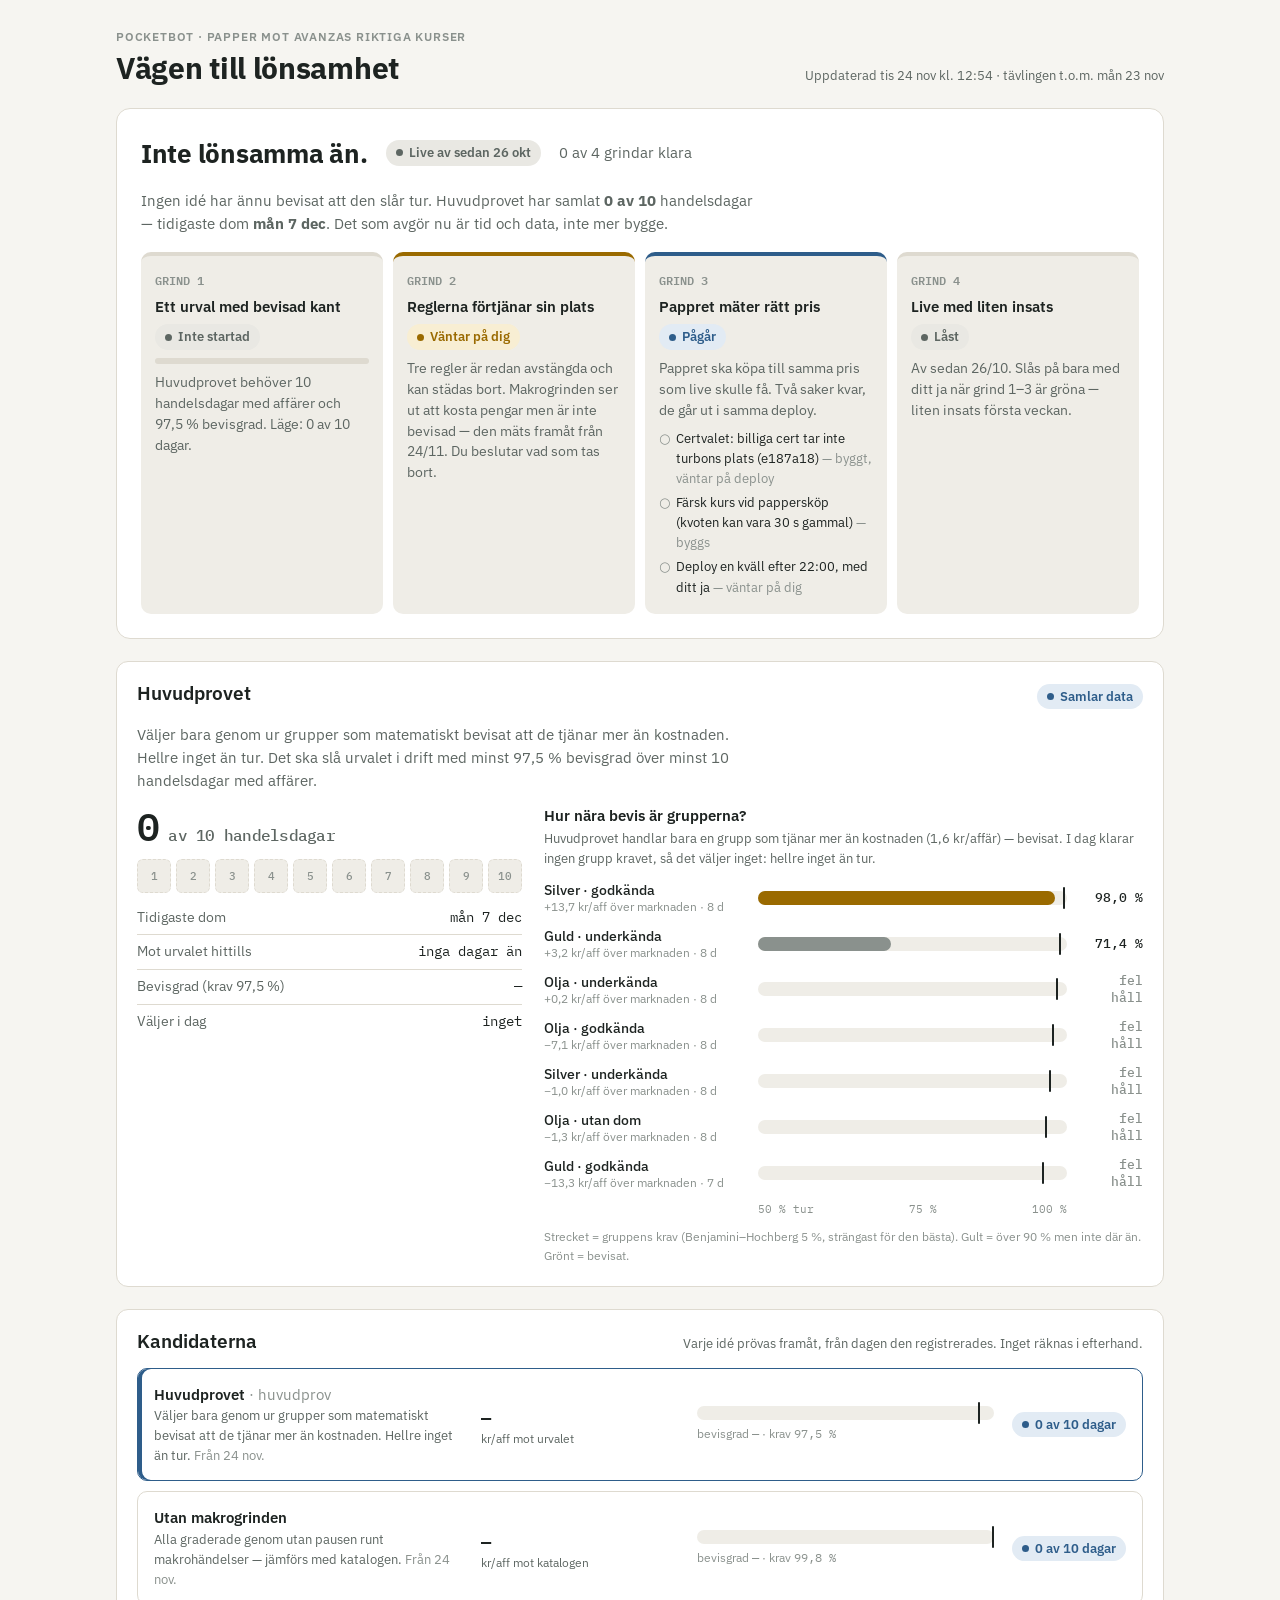
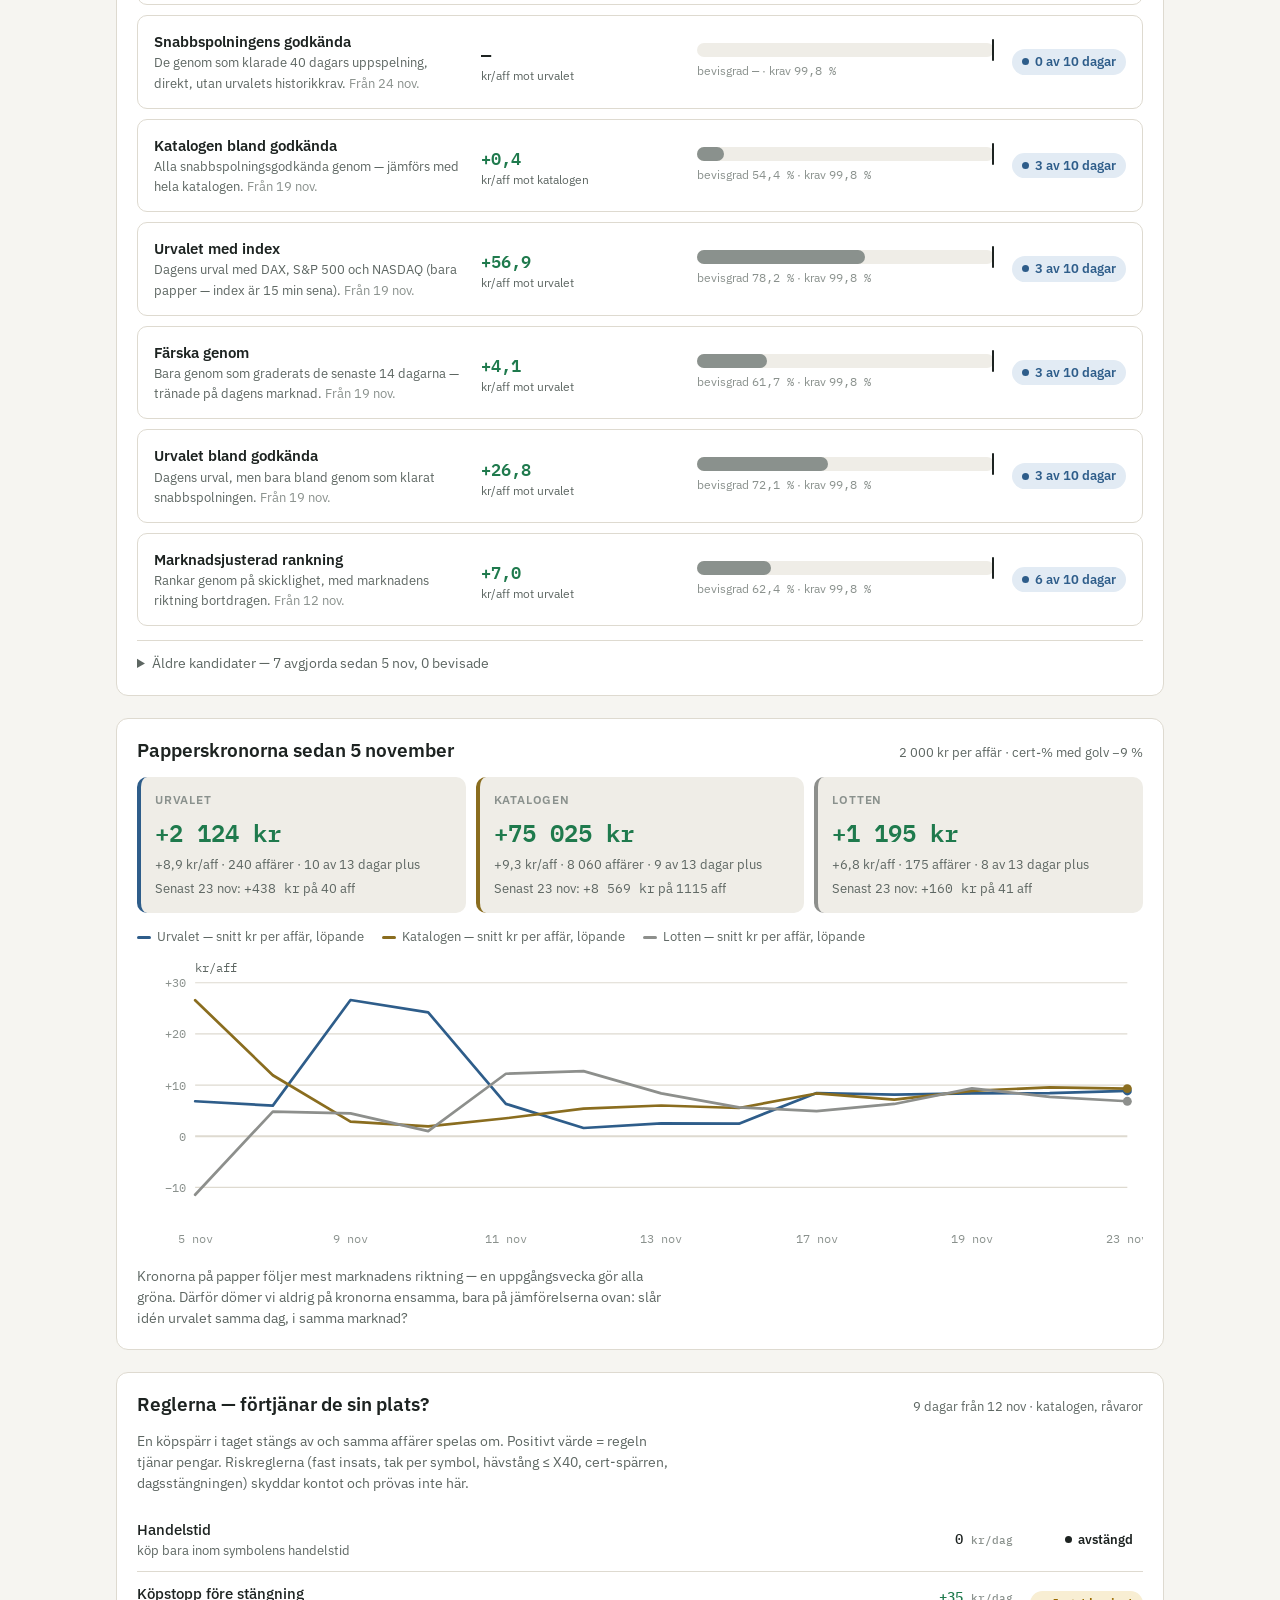
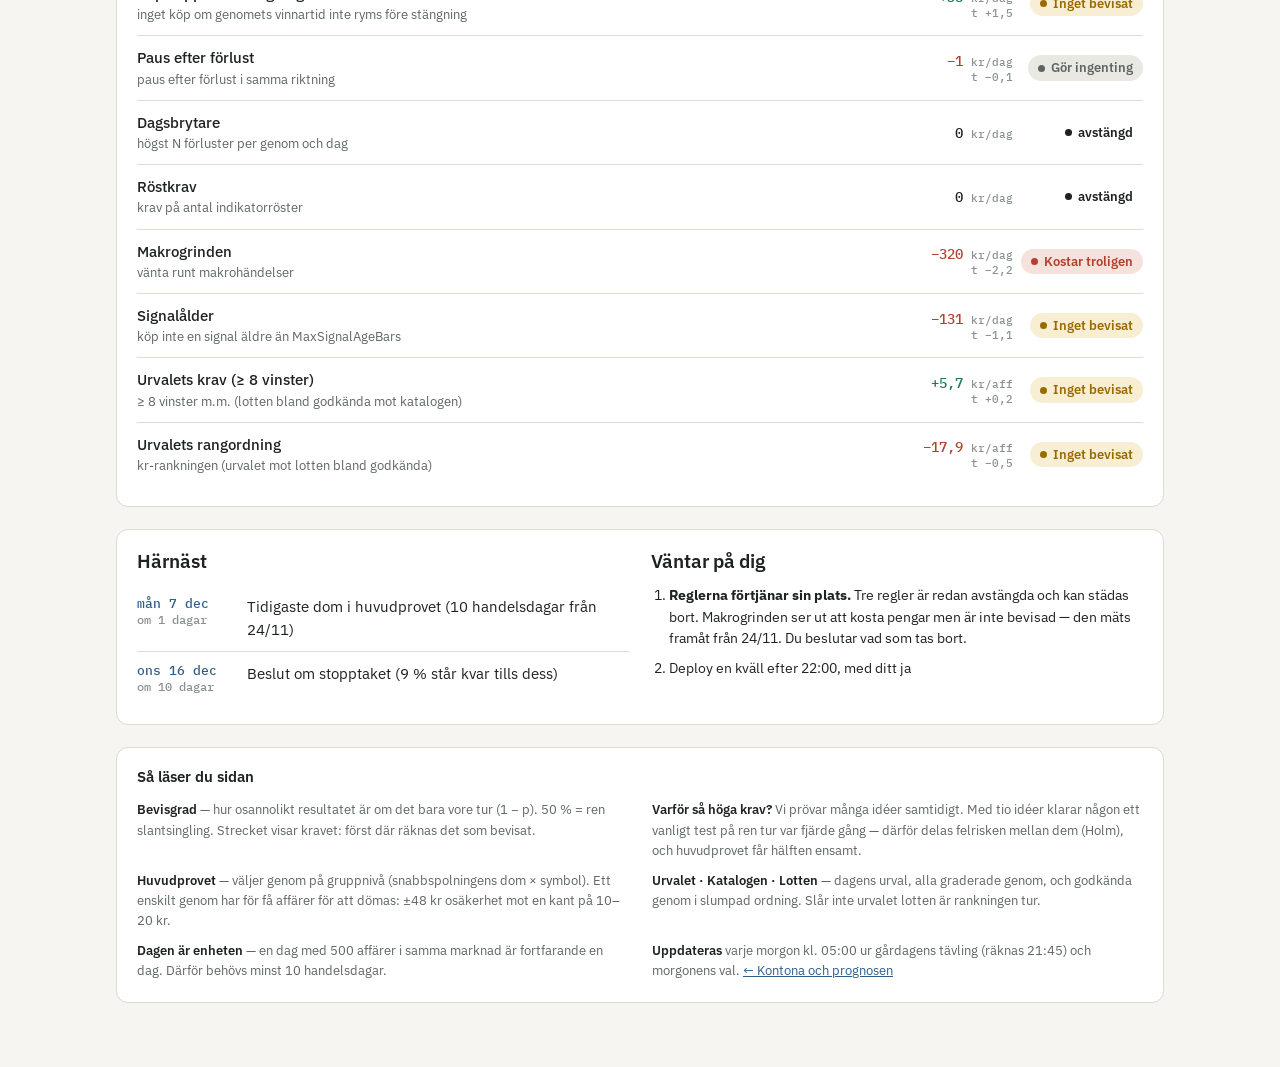
==== lonsamhet/index.html @ b49cef3f "Vägen till lönsamhet: morgonsida för progressen mot lönsamhet (uppdateras 05:00)" ====
<!doctype html>
<html lang="sv">
<head>
<meta charset="utf-8">
<meta name="viewport" content="width=device-width, initial-scale=1, viewport-fit=cover">
<title>Vägen till lönsamhet</title>
<link rel="preconnect" href="https://fonts.googleapis.com">
<link rel="stylesheet" href="https://fonts.googleapis.com/css2?family=IBM+Plex+Mono:wght@400;500&family=IBM+Plex+Sans:wght@400;500;600;700&display=swap">
<style>
:root {
  --bg: #f6f5f1; --yta: #ffffff; --yta2: #efede7; --linje: #dedad0; --text: #1d2321; --dov: #5d6662; --svag: #8a918d;
  --gron: #1f7a4d; --gron-bg: #e3f1e8; --gul: #9a6a00; --gul-bg: #f8eed3; --rod: #b3402e; --rod-bg: #f6e2dd;
  --bla: #2e5d8a; --bla-bg: #e2ebf4; --gra-bg: #e9e8e3;
  --l1: #2e5d8a; --l2: #8a6d1f; --l3: #8d8f8c;
  color-scheme: light;
}
@media (prefers-color-scheme: dark) { :root:not([data-theme="light"]) {
  --bg: #121614; --yta: #1a201d; --yta2: #222a26; --linje: #303a35; --text: #e7ece9; --dov: #a3ada8; --svag: #78827d;
  --gron: #5cc48d; --gron-bg: #1b3326; --gul: #e0b24a; --gul-bg: #362c14; --rod: #ee8673; --rod-bg: #3a201b;
  --bla: #82b1e0; --bla-bg: #1c2b3a; --gra-bg: #262c29;
  --l1: #82b1e0; --l2: #e0b24a; --l3: #8e9893; color-scheme: dark; } }
:root[data-theme="dark"] {
  --bg: #121614; --yta: #1a201d; --yta2: #222a26; --linje: #303a35; --text: #e7ece9; --dov: #a3ada8; --svag: #78827d;
  --gron: #5cc48d; --gron-bg: #1b3326; --gul: #e0b24a; --gul-bg: #362c14; --rod: #ee8673; --rod-bg: #3a201b;
  --bla: #82b1e0; --bla-bg: #1c2b3a; --gra-bg: #262c29;
  --l1: #82b1e0; --l2: #e0b24a; --l3: #8e9893; color-scheme: dark; }
* { box-sizing: border-box; }
body { margin: 0; background: var(--bg); color: var(--text); font: 15px/1.55 "IBM Plex Sans", system-ui, -apple-system, "Segoe UI", sans-serif; }
.wrap { max-width: 1080px; margin: 0 auto; padding-block: 28px 64px; padding-left: max(16px, env(safe-area-inset-left, 0px)); padding-right: max(16px, env(safe-area-inset-right, 0px)); display: grid; gap: 22px; }
h1, h2, h3 { text-wrap: balance; margin: 0; line-height: 1.2; }
h1 { font-size: 30px; font-weight: 700; letter-spacing: -0.01em; }
h2 { font-size: 19px; font-weight: 600; }
h3 { font-size: 15px; font-weight: 600; }
p { margin: 0; }
.mono, .tal { font-family: "IBM Plex Mono", ui-monospace, Consolas, monospace; font-variant-numeric: tabular-nums; }
.etikett { font-size: 11.5px; letter-spacing: 0.07em; text-transform: uppercase; color: var(--svag); font-weight: 600; }
.dov { color: var(--dov); } .svag { color: var(--svag); }
a { color: var(--bla); }
.topp { display: flex; flex-wrap: wrap; justify-content: space-between; align-items: end; gap: 8px 24px; }
.topp .stamp { color: var(--dov); font-size: 13px; }
.kort { background: var(--yta); border: 1px solid var(--linje); border-radius: 12px; padding: 20px; min-width: 0; display: grid; gap: 14px; }
.kort-huvud { display: flex; flex-wrap: wrap; justify-content: space-between; align-items: baseline; gap: 6px 16px; }
.lead { font-size: 15px; color: var(--dov); max-width: 68ch; }

/* domen */
.dom { display: grid; gap: 16px; padding: 24px; border-radius: 14px; background: var(--yta); border: 1px solid var(--linje); }
.dom-rad { display: flex; flex-wrap: wrap; gap: 10px 18px; align-items: center; }
.dom-svar { font-size: 26px; font-weight: 700; letter-spacing: -0.01em; }
.dom-svar.ja { color: var(--gron); } .dom-svar.nej { color: var(--text); }
.chip { display: inline-flex; align-items: center; gap: 6px; font-size: 12.5px; font-weight: 600; padding: 3px 10px; border-radius: 999px; white-space: nowrap; }
.chip::before { content: ""; width: 7px; height: 7px; border-radius: 50%; background: currentColor; }
.c-klar { color: var(--gron); background: var(--gron-bg); } .c-pagar { color: var(--bla); background: var(--bla-bg); }
.c-dig { color: var(--gul); background: var(--gul-bg); } .c-last, .c-start { color: var(--dov); background: var(--gra-bg); }
.c-kostar { color: var(--rod); background: var(--rod-bg); } .c-tjanar { color: var(--gron); background: var(--gron-bg); }
.c-obevisad { color: var(--gul); background: var(--gul-bg); } .c-avstangd, .c-goringet { color: var(--dov); background: var(--gra-bg); }

/* grindarna */
.grindar { display: grid; grid-template-columns: repeat(4, minmax(0, 1fr)); gap: 10px; counter-reset: g; }
.grind { position: relative; border-radius: 10px; padding: 14px 14px 16px; background: var(--yta2); display: grid; gap: 8px; align-content: start; min-width: 0; border-top: 4px solid var(--linje); }
.grind.s-klar { border-top-color: var(--gron); } .grind.s-pagar { border-top-color: var(--bla); }
.grind.s-dig { border-top-color: var(--gul); } .grind.s-last, .grind.s-start { border-top-color: var(--linje); }
.grind .nr { font: 600 12px "IBM Plex Mono", monospace; color: var(--svag); }
.grind p { font-size: 13.5px; color: var(--dov); }
.grind ul { margin: 0; padding: 0; list-style: none; display: grid; gap: 4px; font-size: 13px; }
.grind li { display: flex; gap: 6px; } .grind li .bock { color: var(--svag); } .grind li.klar .bock { color: var(--gron); }
.mini { height: 6px; border-radius: 3px; background: var(--linje); overflow: hidden; }
.mini > i { display: block; height: 100%; background: var(--bla); border-radius: 3px; }
@media (max-width: 860px) { .grindar { grid-template-columns: repeat(2, minmax(0, 1fr)); } }
@media (max-width: 480px) { .grindar { grid-template-columns: 1fr; } }

/* huvudprovet */
.prov { display: grid; grid-template-columns: minmax(0, 0.9fr) minmax(0, 1.4fr); gap: 22px; }
@media (max-width: 820px) { .prov { grid-template-columns: 1fr; } }
.dagar { display: grid; grid-template-columns: repeat(10, minmax(0, 1fr)); gap: 5px; }
.dagar span { aspect-ratio: 1; max-width: 100%; border-radius: 6px; background: var(--yta2); border: 1px dashed var(--linje); display: grid; place-items: center; font: 500 11px "IBM Plex Mono", monospace; color: var(--svag); }
.dagar span.fylld { background: var(--bla); border: 0; color: var(--yta); }
.dagar span.tom { background: var(--gra-bg); border: 0; }
.storttal { font: 600 38px/1 "IBM Plex Mono", monospace; letter-spacing: -0.02em; }
.storttal small { font-size: 16px; color: var(--dov); font-weight: 500; }
.fakta { display: grid; gap: 6px; font-size: 14px; }
.fakta div { display: flex; justify-content: space-between; gap: 12px; border-bottom: 1px solid var(--linje); padding-bottom: 6px; }
.fakta div:last-child { border-bottom: 0; }

/* bevismätaren */
.matare { display: grid; gap: 12px; }
.mrad { display: grid; grid-template-columns: minmax(0, 200px) minmax(0, 1fr) 62px; gap: 6px 14px; align-items: center; }
.mrad .vem { font-size: 14px; font-weight: 500; line-height: 1.3; }
.mrad .vem small { display: block; color: var(--svag); font-weight: 400; font-size: 12px; }
.bar { position: relative; height: 14px; border-radius: 7px; background: var(--yta2); }
.bar > i { position: absolute; inset: 0 auto 0 0; border-radius: 7px; background: var(--svag); }
.bar > i.nara { background: var(--gul); } .bar > i.ok { background: var(--gron); } .bar > i.neg { background: var(--linje); }
.bar > b { position: absolute; top: -4px; bottom: -4px; width: 2px; background: var(--text); border-radius: 1px; }
.mrad .pct { font: 500 13px "IBM Plex Mono", monospace; text-align: right; }
.skala { display: grid; grid-template-columns: minmax(0, 200px) minmax(0, 1fr) 62px; gap: 14px; font: 11px "IBM Plex Mono", monospace; color: var(--svag); }
.skala div { display: flex; justify-content: space-between; }
@media (max-width: 520px) { .mrad, .skala { grid-template-columns: minmax(0, 1fr) 54px; } .mrad .vem { grid-column: 1 / -1; } .skala > :first-child { display: none; } }

/* kandidaterna */
.kandlista { display: grid; gap: 10px; }
.kand { display: grid; grid-template-columns: minmax(0, 1.25fr) minmax(0, 0.8fr) minmax(0, 1.2fr) auto; gap: 8px 18px; align-items: center; padding: 14px 16px; border: 1px solid var(--linje); border-radius: 10px; background: var(--yta); }
.kand.primar { border-color: var(--bla); box-shadow: inset 4px 0 0 var(--bla); }
.kand .namn { font-weight: 600; } .kand .beskr { font-size: 13px; color: var(--dov); }
.kand .delta { font: 600 17px "IBM Plex Mono", monospace; } .kand .delta small { font: 400 12px "IBM Plex Sans", sans-serif; color: var(--dov); display: block; }
.pos { color: var(--gron); } .neg { color: var(--rod); }
@media (max-width: 820px) { .kand { grid-template-columns: minmax(0, 1fr) minmax(0, 1fr); } .kand > :first-child { grid-column: 1 / -1; } }
details { border-top: 1px solid var(--linje); padding-top: 12px; }
summary { cursor: pointer; color: var(--dov); font-size: 14px; }
summary:hover { color: var(--text); }

/* tre raderna */
.tre { display: grid; grid-template-columns: repeat(3, minmax(0, 1fr)); gap: 10px; }
@media (max-width: 640px) { .tre { grid-template-columns: 1fr; } }
.tile { border-radius: 10px; background: var(--yta2); padding: 14px; display: grid; gap: 4px; border-left: 4px solid var(--svag); min-width: 0; }
.tile .stor { font: 600 24px "IBM Plex Mono", monospace; }
.tile .liten { font-size: 13px; color: var(--dov); }
.graf { width: 100%; overflow-x: auto; }
.graf svg { display: block; width: 100%; height: auto; min-width: 520px; }
.legend { display: flex; flex-wrap: wrap; gap: 6px 18px; font-size: 13px; color: var(--dov); }
.legend span::before { content: ""; display: inline-block; width: 14px; height: 3px; border-radius: 2px; background: var(--c); margin-right: 6px; vertical-align: middle; }

/* reglerna */
.regler { display: grid; gap: 0; }
.regel { display: grid; grid-template-columns: minmax(0, 1fr) 120px 118px; gap: 12px; align-items: center; padding: 10px 0; border-bottom: 1px solid var(--linje); }
.regel:last-child { border-bottom: 0; }
.regel .namn { font-weight: 500; } .regel .beskr { font-size: 13px; color: var(--dov); }
.regel .v { font: 500 14px "IBM Plex Mono", monospace; text-align: right; }
@media (max-width: 560px) { .regel { grid-template-columns: minmax(0, 1fr) auto; } .regel .v { grid-column: 1; text-align: left; } }

/* härnäst */
.tidslinje { display: grid; gap: 0; }
.tl { display: grid; grid-template-columns: 96px minmax(0, 1fr); gap: 14px; padding: 10px 0; border-bottom: 1px solid var(--linje); }
.tl:last-child { border-bottom: 0; }
.tl .d { font: 500 13px "IBM Plex Mono", monospace; color: var(--bla); }
.tl .om { font-size: 12px; color: var(--svag); display: block; }
.tva { display: grid; grid-template-columns: minmax(0, 1fr) minmax(0, 1fr); gap: 22px; }
@media (max-width: 760px) { .tva { grid-template-columns: 1fr; } }
.vantar { margin: 0; padding-left: 18px; display: grid; gap: 8px; font-size: 14px; }
.fel { background: var(--rod-bg); color: var(--rod); border-radius: 10px; padding: 12px 14px; font-size: 13.5px; }
.ordlista { display: grid; grid-template-columns: minmax(0, 1fr) minmax(0, 1fr); gap: 10px 24px; font-size: 13px; color: var(--dov); }
.ordlista b { color: var(--text); font-weight: 600; }
@media (max-width: 680px) { .ordlista { grid-template-columns: 1fr; } }
</style>
</head>
<body>
<div class="wrap">
  <header class="topp">
    <div style="display:grid;gap:4px">
      <span class="etikett">PocketBot · papper mot Avanzas riktiga kurser</span>
      <h1>Vägen till lönsamhet</h1>
    </div>
    <p class="stamp" id="stamp">Laddar…</p>
  </header>

  <div id="fel" hidden></div>

  <section class="dom" id="dom"></section>

  <section class="kort" id="prov"></section>

  <section class="kort">
    <div class="kort-huvud">
      <h2>Kandidaterna</h2>
      <span class="dov" style="font-size:13px">Varje idé prövas framåt, från dagen den registrerades. Inget räknas i efterhand.</span>
    </div>
    <div class="kandlista" id="kand-nya"></div>
    <details>
      <summary id="kand-gamla-rubrik">Äldre kandidater</summary>
      <div class="kandlista" id="kand-gamla" style="margin-top:12px"></div>
    </details>
  </section>

  <section class="kort">
    <div class="kort-huvud">
      <h2>Papperskronorna sedan 5 november</h2>
      <span class="dov" style="font-size:13px">2 000 kr per affär · cert-% med golv −9 %</span>
    </div>
    <div class="tre" id="tre"></div>
    <div class="legend" id="legend"></div>
    <div class="graf" id="graf"></div>
    <p class="lead" style="font-size:13.5px">Kronorna på papper följer mest marknadens riktning — en uppgångsvecka gör alla gröna. Därför dömer vi aldrig på kronorna ensamma, bara på jämförelserna ovan: slår idén urvalet samma dag, i samma marknad?</p>
  </section>

  <section class="kort">
    <div class="kort-huvud">
      <h2>Reglerna — förtjänar de sin plats?</h2>
      <span class="dov" style="font-size:13px" id="regel-om"></span>
    </div>
    <p class="lead" style="font-size:13.5px">En köpspärr i taget stängs av och samma affärer spelas om. Positivt värde = regeln tjänar pengar. Riskreglerna (fast insats, tak per symbol, hävstång ≤ X40, cert-spärren, dagsstängningen) skyddar kontot och prövas inte här.</p>
    <div class="regler" id="regler"></div>
  </section>

  <section class="kort">
    <div class="tva">
      <div style="display:grid;gap:12px;align-content:start">
        <h2>Härnäst</h2>
        <div class="tidslinje" id="tidslinje"></div>
      </div>
      <div style="display:grid;gap:12px;align-content:start">
        <h2>Väntar på dig</h2>
        <ol class="vantar" id="vantar"></ol>
      </div>
    </div>
  </section>

  <section class="kort">
    <h3>Så läser du sidan</h3>
    <div class="ordlista">
      <p><b>Bevisgrad</b> — hur osannolikt resultatet är om det bara vore tur (1 − p). 50 % = ren slantsingling. Strecket visar kravet: först där räknas det som bevisat.</p>
      <p><b>Varför så höga krav?</b> Vi prövar många idéer samtidigt. Med tio idéer klarar någon ett vanligt test på ren tur var fjärde gång — därför delas felrisken mellan dem (Holm), och huvudprovet får hälften ensamt.</p>
      <p><b>Huvudprovet</b> — väljer genom på gruppnivå (snabbspolningens dom × symbol). Ett enskilt genom har för få affärer för att dömas: ±48 kr osäkerhet mot en kant på 10–20 kr.</p>
      <p><b>Urvalet · Katalogen · Lotten</b> — dagens urval, alla graderade genom, och godkända genom i slumpad ordning. Slår inte urvalet lotten är rankningen tur.</p>
      <p><b>Dagen är enheten</b> — en dag med 500 affärer i samma marknad är fortfarande en dag. Därför behövs minst 10 handelsdagar.</p>
      <p><b>Uppdateras</b> varje morgon kl. 05:00 ur gårdagens tävling (räknas 21:45) och morgonens val. <a href="../">← Kontona och prognosen</a></p>
    </div>
  </section>
</div>

<script>
(function () {
  const $ = (id) => document.getElementById(id);
  const MAN = ["jan", "feb", "mar", "apr", "maj", "jun", "jul", "aug", "sep", "okt", "nov", "dec"];
  const VD = ["sön", "mån", "tis", "ons", "tor", "fre", "lör"];
  const datum = (s, vd) => { if (!s) return "—"; const d = new Date(s.slice(0, 10) + "T12:00"); return (vd ? VD[d.getDay()] + " " : "") + d.getDate() + " " + MAN[d.getMonth()]; };
  const tal = (x, dec = 0, tecken = true) => x == null ? "—" : ((tecken && x > 0 ? "+" : "") + x.toLocaleString("sv-SE", { minimumFractionDigits: dec, maximumFractionDigits: dec })).replace("-", "−");
  const pct = (p) => p == null ? "—" : (100 * (1 - p)).toLocaleString("sv-SE", { minimumFractionDigits: 1, maximumFractionDigits: 1 }) + " %";
  const esc = (s) => String(s ?? "").replace(/[&<>"]/g, (c) => ({ "&": "&amp;", "<": "&lt;", ">": "&gt;", '"': "&quot;" }[c]));
  const STATUS = { klar: "Klar", pagar: "Pågår", dig: "Väntar på dig", start: "Inte startad", last: "Låst" };
  const SYM = { GULD: "Guld", SILVER: "Silver", OLJA: "Olja" };
  const DOM = { PASS: "godkända i snabbspolningen", FAIL: "underkända i snabbspolningen", ingen: "ingen snabbspolningsdom" };

  // bevisgrad på en skala 50–100 % (under 50 % = åt fel håll, ritas tomt)
  const andel = (p) => p == null ? 0 : Math.max(0, Math.min(1, ((1 - p) - 0.5) / 0.5));
  function matare(p, krav) {
    const a = andel(p), k = andel(krav);
    const cls = p == null || p >= 0.5 ? "neg" : p <= krav ? "ok" : (1 - p) >= 0.9 ? "nara" : "";
    return `<div class="bar" role="img" aria-label="bevisgrad ${pct(p)}, krav ${pct(krav)}"><i class="${cls}" style="width:${(a * 100).toFixed(1)}%"></i><b style="left:calc(${(k * 100).toFixed(1)}% - 1px)"></b></div>`;
  }

  fetch("data.json?t=" + Date.now()).then((r) => r.json()).then(rita).catch((e) => { $("stamp").textContent = "Kunde inte läsa data: " + e; });

  function rita(D) {
    $("stamp").innerHTML = `Uppdaterad ${datum(D.uppdaterad, true)} kl. ${D.uppdaterad.slice(11, 16)} · tävlingen t.o.m. ${datum(D.senasteDag, true)}`;
    if (D.fel && D.fel.length) { const f = $("fel"); f.hidden = false; f.className = "fel"; f.innerHTML = "<b>Delar som inte kunde räknas i morse</b> (gårdagens siffror visas): " + D.fel.map(esc).join(" · "); }
    const K = Object.fromEntries((D.kandidater || []).map((k) => [k.id, k]));
    const B = K.bayes || {}; const G = D.grindar || [];
    const klara = G.filter((g) => g.status === "klar").length;

    // ── domen
    const lonsam = (D.vinnare || []).length > 0 && G.every((g) => g.status === "klar");
    $("dom").innerHTML = `
      <div class="dom-rad">
        <span class="dom-svar ${lonsam ? "ja" : "nej"}">${lonsam ? "Redo för live." : "Inte lönsamma än."}</span>
        <span class="chip c-${lonsam ? "klar" : "last"}">Live ${lonsam ? "kan slås på" : "av sedan " + datum(D.liveAvSedan)}</span>
        <span class="dov">${klara} av 4 grindar klara</span>
      </div>
      <p class="lead">${(D.vinnare || []).length ? "Ett urval har bevisat sin kant: " + D.vinnare.map((v) => esc((K[v] || {}).namn || v)).join(", ") + "."
        : `Ingen idé har ännu bevisat att den slår tur. Huvudprovet har samlat <b>${B.dagarMedAff ?? 0} av ${B.dagarKrav ?? 10}</b> handelsdagar — tidigaste dom <b>${datum(B.tidigast, true)}</b>. Det som avgör nu är tid och data, inte mer bygge.`}</p>
      <div class="grindar">${G.map((g) => `
        <div class="grind s-${g.status}">
          <span class="nr">GRIND ${g.nr}</span>
          <h3>${esc(g.titel)}</h3>
          <span><span class="chip c-${g.status}">${STATUS[g.status] || g.status}</span></span>
          ${g.progress != null ? `<div class="mini"><i style="width:${(g.progress * 100).toFixed(0)}%"></i></div>` : ""}
          <p>${esc(g.text)}</p>
          ${g.steg && g.steg.length ? `<ul>${g.steg.map((s) => `<li class="${s.klar ? "klar" : ""}"><span class="bock">${s.klar ? "✓" : "○"}</span><span>${esc(s.text)}${s.not ? ` <span class="svag">— ${esc(s.not)}</span>` : ""}</span></li>`).join("")}</ul>` : ""}
        </div>`).join("")}
      </div>`;

    // ── huvudprovet
    const bi = D.bayesIdag || {}; const kl = (bi.klasser || []).filter((x) => x.dagar);
    const rutor = Array.from({ length: B.dagarKrav || 10 }, (_, i) => {
      const pd = (B.perDag || []).filter((x) => x.E != null);
      return i < pd.length ? `<span class="fylld" title="${datum(pd[i].d)}">${i + 1}</span>` : `<span>${i + 1}</span>`;
    }).join("");
    const tomma = (B.perDag || []).filter((x) => x.E == null).length;
    $("prov").innerHTML = `
      <div class="kort-huvud"><h2>Huvudprovet</h2><span class="chip c-${B.vinnare ? "klar" : "pagar"}">${B.vinnare ? "Bevisat" : "Samlar data"}</span></div>
      <p class="lead">${esc(B.beskr || "")} Det ska slå urvalet i drift med minst 97,5 % bevisgrad över minst 10 handelsdagar med affärer.</p>
      <div class="prov">
        <div style="display:grid;gap:14px;align-content:start">
          <div class="storttal">${B.dagarMedAff ?? 0}<small> av ${B.dagarKrav ?? 10} handelsdagar</small></div>
          <div class="dagar">${rutor}</div>
          <div class="fakta">
            <div><span class="dov">Tidigaste dom</span><span class="tal">${datum(B.tidigast, true)}</span></div>
            <div><span class="dov">Mot urvalet hittills</span><span class="tal ${B.delta > 0 ? "pos" : B.delta < 0 ? "neg" : ""}">${B.delta == null ? "inga dagar än" : tal(B.delta, 1) + " kr/aff"}</span></div>
            <div><span class="dov">Bevisgrad (krav 97,5 %)</span><span class="tal">${pct(B.p)}</span></div>
            <div><span class="dov">Väljer i dag</span><span class="tal">${bi.valda == null ? "—" : bi.valda === 0 ? "inget" : bi.valda + " genom"}</span></div>
            ${tomma ? `<div><span class="dov">Dagar utan val (räknas inte)</span><span class="tal">${tomma}</span></div>` : ""}
          </div>
        </div>
        <div class="matare">
          <div style="display:grid;gap:4px"><h3>Hur nära bevis är grupperna?</h3>
            <p class="dov" style="font-size:13px">Huvudprovet handlar bara en grupp som tjänar mer än kostnaden (${tal(bi.kostnad, 1, false)} kr/affär) — bevisat. ${bi.valda ? "" : "I dag klarar ingen grupp kravet, så det väljer inget: hellre inget än tur."}</p></div>
          ${kl.slice(0, 7).map((x) => `
            <div class="mrad">
              <div class="vem">${SYM[x.sym] || esc(x.sym)} · ${x.dom === "PASS" ? "godkända" : x.dom === "FAIL" ? "underkända" : "utan dom"}<small>${tal(x.kant, 1)} kr/aff över marknaden · ${x.dagar} d</small></div>
              ${matare(x.p, x.krav)}
              <span class="pct ${x.p != null && x.p >= 0.5 ? "svag" : ""}">${x.p != null && x.p >= 0.5 ? "fel håll" : pct(x.p)}</span>
            </div>`).join("")}
          <div class="skala"><span></span><div><span>50 % tur</span><span>75 %</span><span>100 %</span></div><span></span></div>
          <p class="svag" style="font-size:12px">Strecket = gruppens krav (Benjamini–Hochberg 5 %, strängast för den bästa). Gult = över 90 % men inte där än. Grönt = bevisat.</p>
        </div>
      </div>`;

    // ── kandidaterna
    const kort = (k) => {
      const avg = k.dagarMedAff >= k.dagarKrav;
      const st = k.vinnare ? ["klar", "Bevisad"] : avg ? ["start", "Avgjord — inte bevisad"] : ["pagar", `${k.dagarMedAff} av ${k.dagarKrav} dagar`];
      return `<div class="kand ${k.primar ? "primar" : ""}">
        <div><div class="namn">${esc(k.namn)}${k.primar ? ' <span class="svag" style="font-weight:400">· huvudprov</span>' : ""}</div><div class="beskr">${esc(k.beskr)} <span class="svag">Från ${datum(k.fran)}.</span></div></div>
        <div class="delta ${k.delta > 0 ? "pos" : k.delta < 0 ? "neg" : ""}">${k.delta == null ? "—" : tal(k.delta, 1)}<small>kr/aff mot ${k.motNamn}</small></div>
        <div style="display:grid;gap:5px">${matare(k.p, k.krav)}<span class="svag" style="font-size:12px">bevisgrad <span class="mono">${pct(k.p)}</span> · krav <span class="mono">${pct(k.krav)}</span></span></div>
        <span class="chip c-${st[0]}">${st[1]}</span>
      </div>`;
    };
    const nya = (D.kandidater || []).filter((k) => k.ny || k.primar || k.dagarMedAff < k.dagarKrav).sort((a, b) => (b.primar - a.primar) || (a.fran < b.fran ? 1 : -1));
    const gamla = (D.kandidater || []).filter((k) => !nya.includes(k));
    $("kand-nya").innerHTML = nya.map(kort).join("");
    $("kand-gamla").innerHTML = gamla.map(kort).join("");
    $("kand-gamla-rubrik").textContent = `Äldre kandidater — ${gamla.length} avgjorda sedan 5 nov, ${gamla.filter((k) => k.vinnare).length} bevisade`;

    // ── tre raderna
    const R = D.rader || {}; const ord = [["drift", "var(--l1)"], ["katalogen", "var(--l2)"], ["slump", "var(--l3)"]];
    $("tre").innerHTML = ord.map(([v, c]) => { const r = R[v]; if (!r) return ""; const sista = r.serie[r.serie.length - 1] || {};
      return `<div class="tile" style="border-left-color:${c}"><span class="etikett">${esc(r.namn)}</span>
        <span class="stor ${r.kr > 0 ? "pos" : r.kr < 0 ? "neg" : ""}">${tal(r.kr)} kr</span>
        <span class="liten">${tal(r.E, 1)} kr/aff · ${r.n.toLocaleString("sv-SE")} affärer · ${r.plusdagar} av ${r.dagar} dagar plus</span>
        <span class="liten">Senast ${datum(sista.d)}: <span class="mono">${tal(sista.kr)} kr</span> på ${sista.n ?? 0} aff</span></div>`; }).join("");
    $("legend").innerHTML = ord.map(([v, c]) => R[v] ? `<span style="--c:${c}">${esc(R[v].namn)} — snitt kr per affär, löpande</span>` : "").join("");
    graf(ord.filter(([v]) => R[v]).map(([v, c]) => ({ c, p: R[v].serie.reduce((acc, x) => { const s = acc.s + x.kr, n = acc.n + x.n; acc.pts.push([x.d, n ? s / n : null]); acc.s = s; acc.n = n; return acc; }, { s: 0, n: 0, pts: [] }).pts })));

    // ── reglerna
    const RG = D.regler || {}; const DOMTXT = { kostar: "Kostar troligen", tjanar: "Tjänar", obevisad: "Inget bevisat", avstangd: "Avstängd", "gör inget": "Gör ingenting" };
    $("regel-om").textContent = RG.fran ? `${RG.dagar} dagar från ${datum(RG.fran)} · katalogen, råvaror` : "";
    $("regler").innerHTML = (RG.lista || []).map((r) => { const d = r.dom === "gör inget" ? "goringet" : r.dom;
      return `<div class="regel"><div><div class="namn">${esc(r.namn)}</div><div class="beskr">${esc(r.beskr || "")}</div></div>
        <div class="v ${r.varde > 0 ? "pos" : r.varde < 0 ? "neg" : ""}">${tal(r.varde, r.enhet === "kr/aff" ? 1 : 0)} <span class="svag" style="font-size:11px">${r.enhet}</span>${r.t != null ? `<div class="svag" style="font-size:11px">t ${tal(r.t, 1)}</div>` : ""}</div>
        <span class="chip c-${d}" style="justify-self:end">${DOMTXT[r.dom] || r.dom}</span></div>`; }).join("");

    // ── härnäst + väntar på dig
    const idag = new Date(); idag.setHours(0, 0, 0, 0);
    $("tidslinje").innerHTML = (D.milstolpar || []).map((m) => { const dd = Math.round((new Date(m.d + "T00:00") - idag) / 864e5);
      return `<div class="tl"><span class="d">${datum(m.d, true)}<span class="om">${dd > 0 ? "om " + dd + " dagar" : dd === 0 ? "i dag" : ""}</span></span><span>${esc(m.text)}</span></div>`; }).join("");
    const vantar = G.filter((g) => g.status === "dig").map((g) => `<li><b>${esc(g.titel)}.</b> ${esc(g.text)}</li>`)
      .concat(G.flatMap((g) => (g.steg || []).filter((s) => !s.klar && /dig/.test(s.not || "")).map((s) => `<li>${esc(s.text)}</li>`)));
    $("vantar").innerHTML = vantar.length ? vantar.join("") : `<li class="dov">Inget just nu.</li>`;
  }

  function graf(serier) {
    const W = 900, H = 260, L = 52, Rm = 14, T = 14, Bm = 30;
    const dagar = [...new Set(serier.flatMap((s) => s.p.map((x) => x[0])))].sort();
    if (!dagar.length) return;
    const ys = serier.flatMap((s) => s.p.map((x) => x[1]).filter((y) => y != null));
    let lo = Math.min(0, ...ys), hi = Math.max(0, ...ys); const pad = (hi - lo) * 0.12 || 5; lo -= pad; hi += pad;
    const X = (d) => L + (dagar.indexOf(d) / Math.max(1, dagar.length - 1)) * (W - L - Rm);
    const Y = (y) => T + (1 - (y - lo) / (hi - lo)) * (H - T - Bm);
    const steg = Math.pow(10, Math.floor(Math.log10((hi - lo) / 4))); const st = [1, 2, 5, 10].map((m) => m * steg).find((s) => (hi - lo) / s <= 6) || steg * 10;
    let rut = "";
    for (let v = Math.ceil(lo / st) * st; v <= hi; v += st) rut += `<line x1="${L}" x2="${W - Rm}" y1="${Y(v)}" y2="${Y(v)}" stroke="var(--linje)" stroke-width="${Math.abs(v) < 1e-9 ? 1.6 : 1}"/><text x="${L - 8}" y="${Y(v) + 4}" text-anchor="end">${tal(v, 0)}</text>`;
    const varN = Math.ceil(dagar.length / 9);
    dagar.forEach((d, i) => { if (i % varN === 0 || i === dagar.length - 1) rut += `<text x="${X(d)}" y="${H - 8}" text-anchor="middle">${datum(d)}</text>`; });
    const linjer = serier.map((s) => { const pts = s.p.filter((x) => x[1] != null);
      const sista = pts[pts.length - 1];
      return `<polyline fill="none" stroke="${s.c}" stroke-width="2.4" stroke-linejoin="round" stroke-linecap="round" points="${pts.map((x) => X(x[0]).toFixed(1) + "," + Y(x[1]).toFixed(1)).join(" ")}"/>` +
        (sista ? `<circle cx="${X(sista[0])}" cy="${Y(sista[1])}" r="4" fill="${s.c}"/>` : ""); }).join("");
    $("graf").innerHTML = `<svg viewBox="0 0 ${W} ${H}" role="img" aria-label="Löpande snitt kr per affär sedan 5 november" style="font:11px 'IBM Plex Mono',monospace;fill:var(--svag)">${rut}${linjer}<text x="${L}" y="10" style="fill:var(--dov)">kr/aff</text></svg>`;
  }
})();
</script>
</body>
</html>
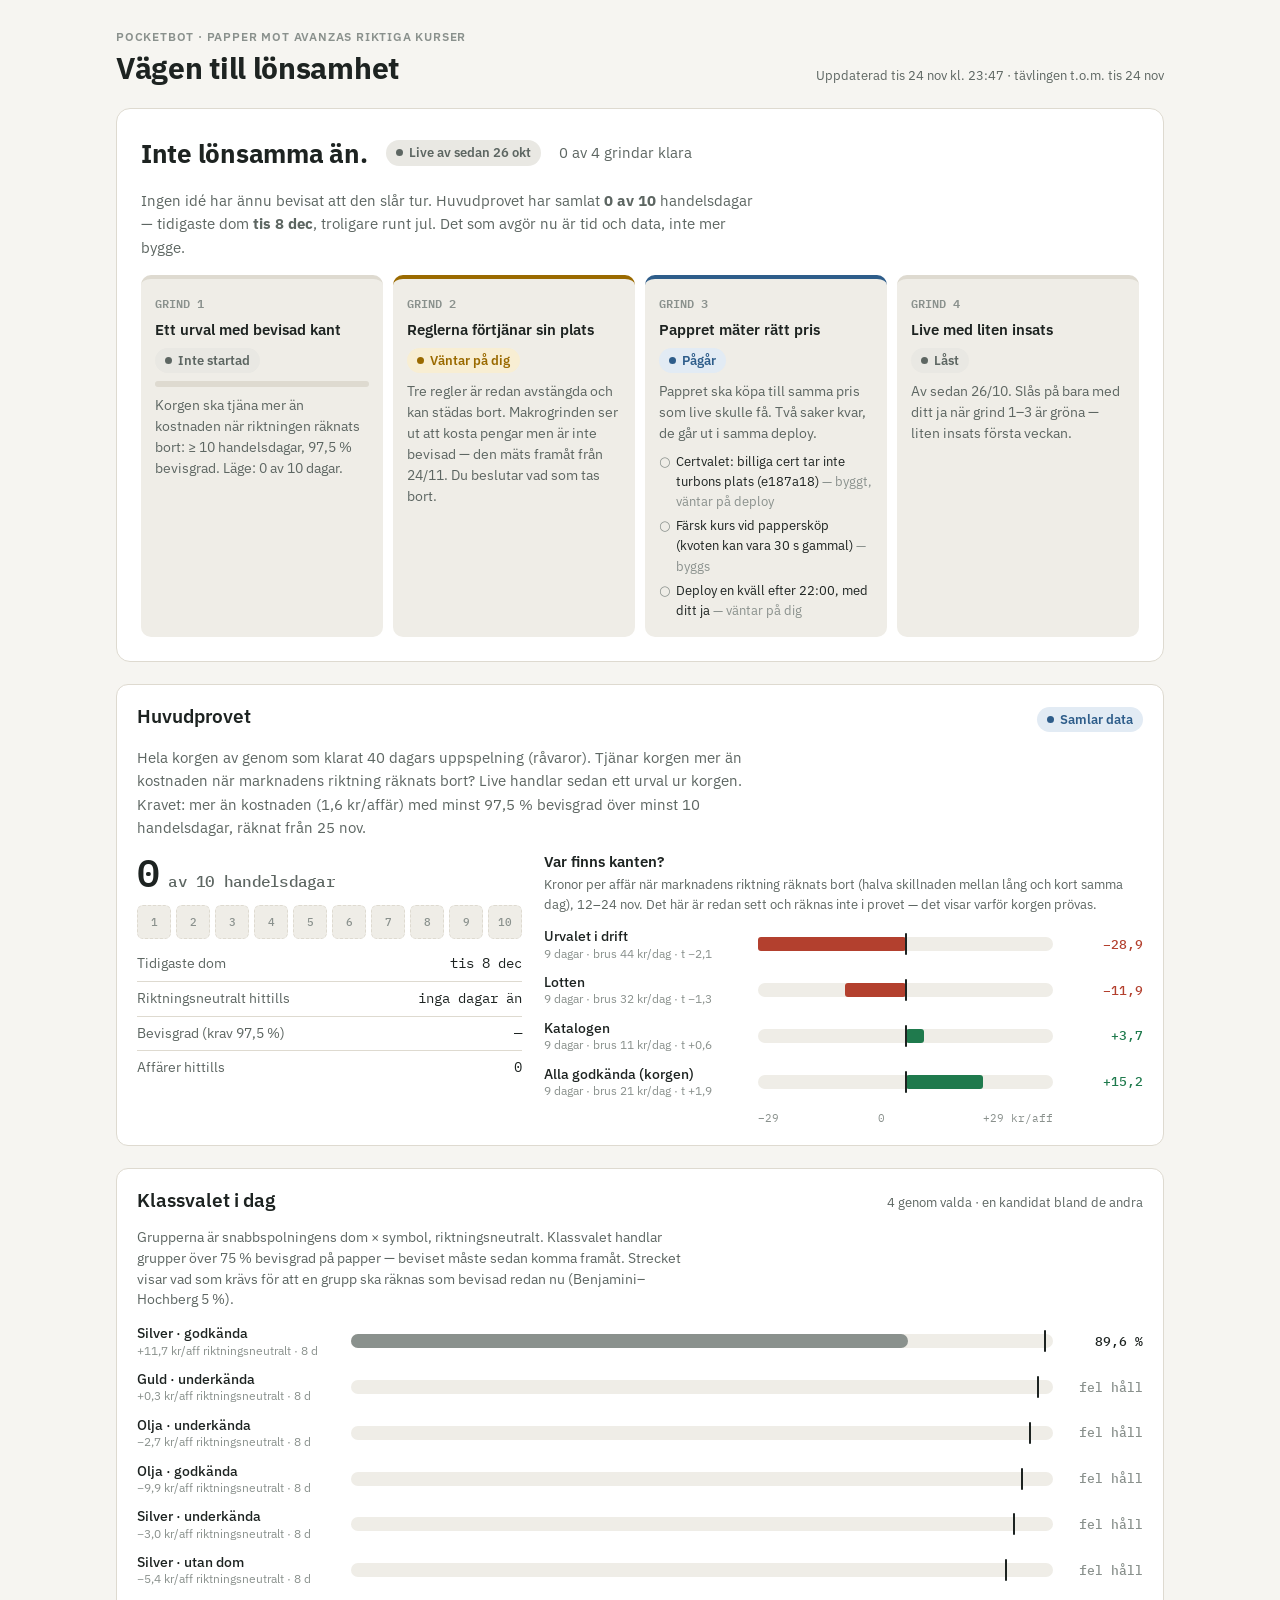
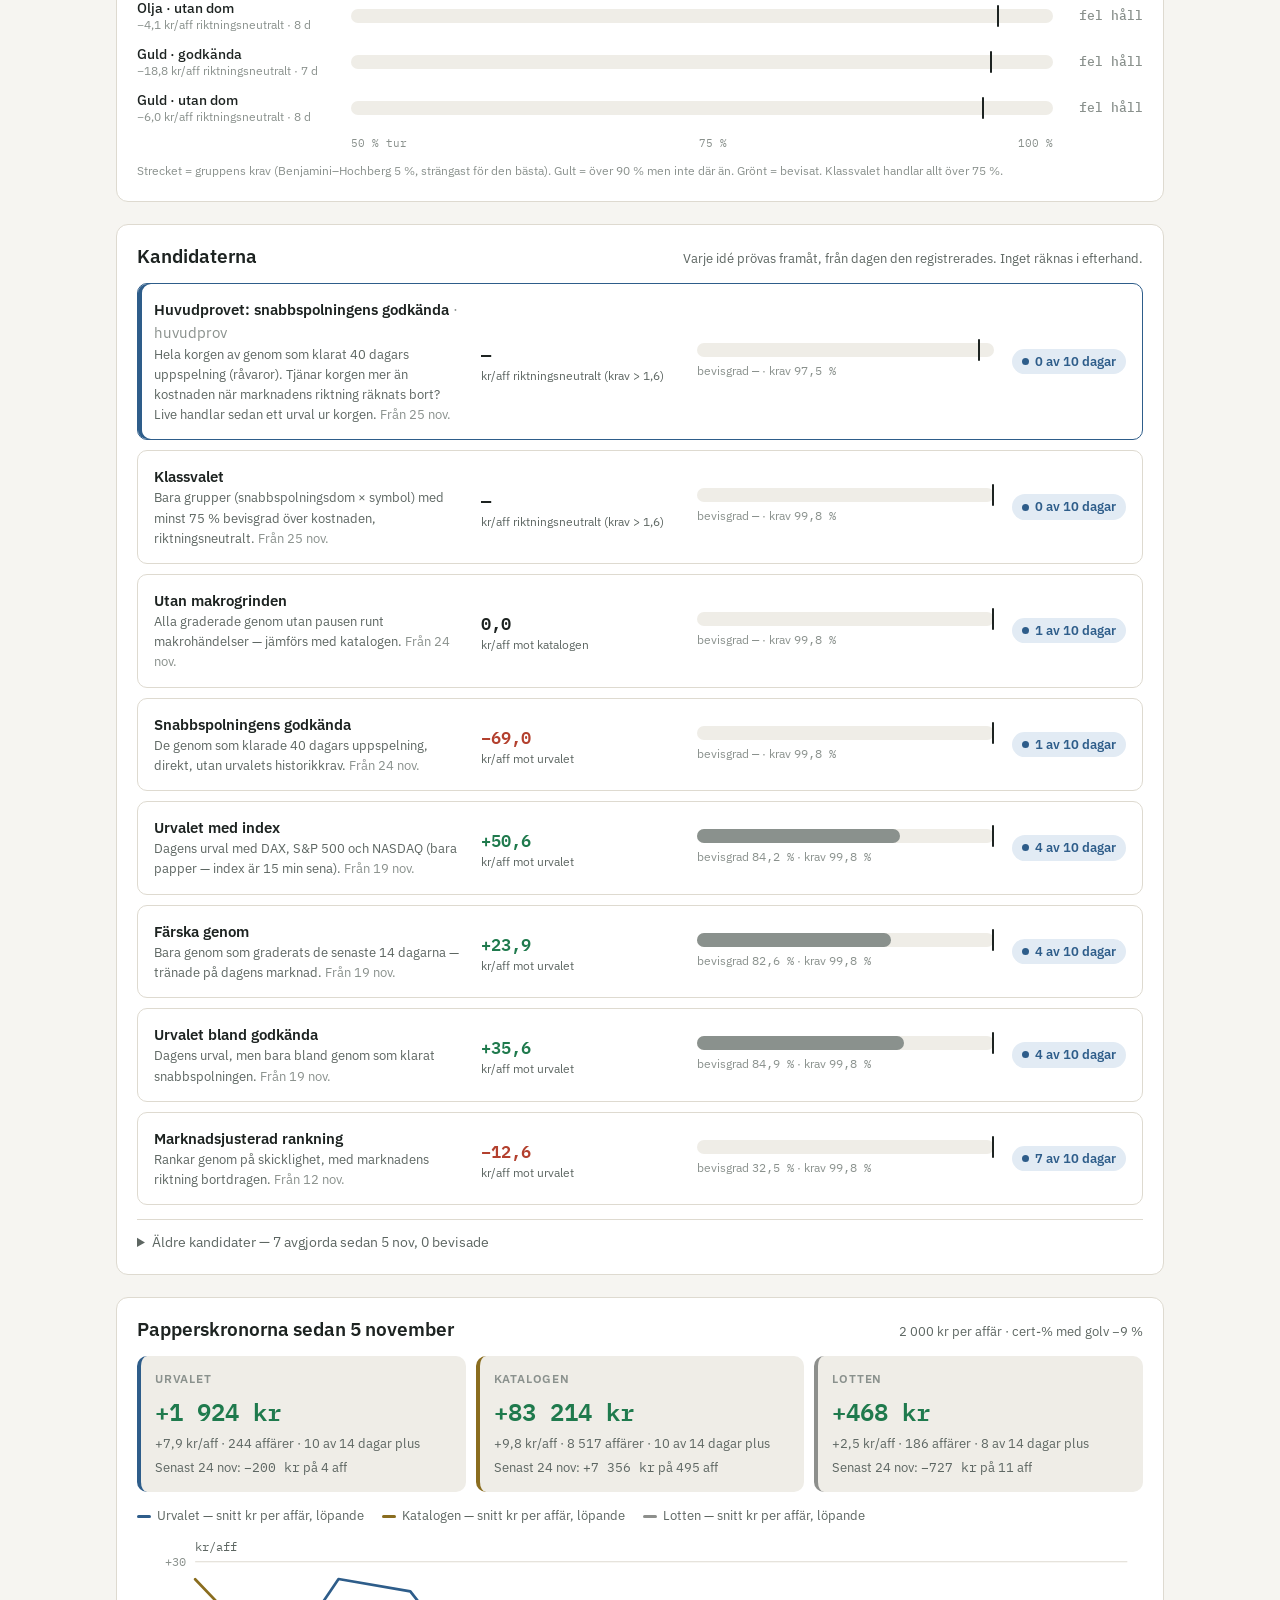
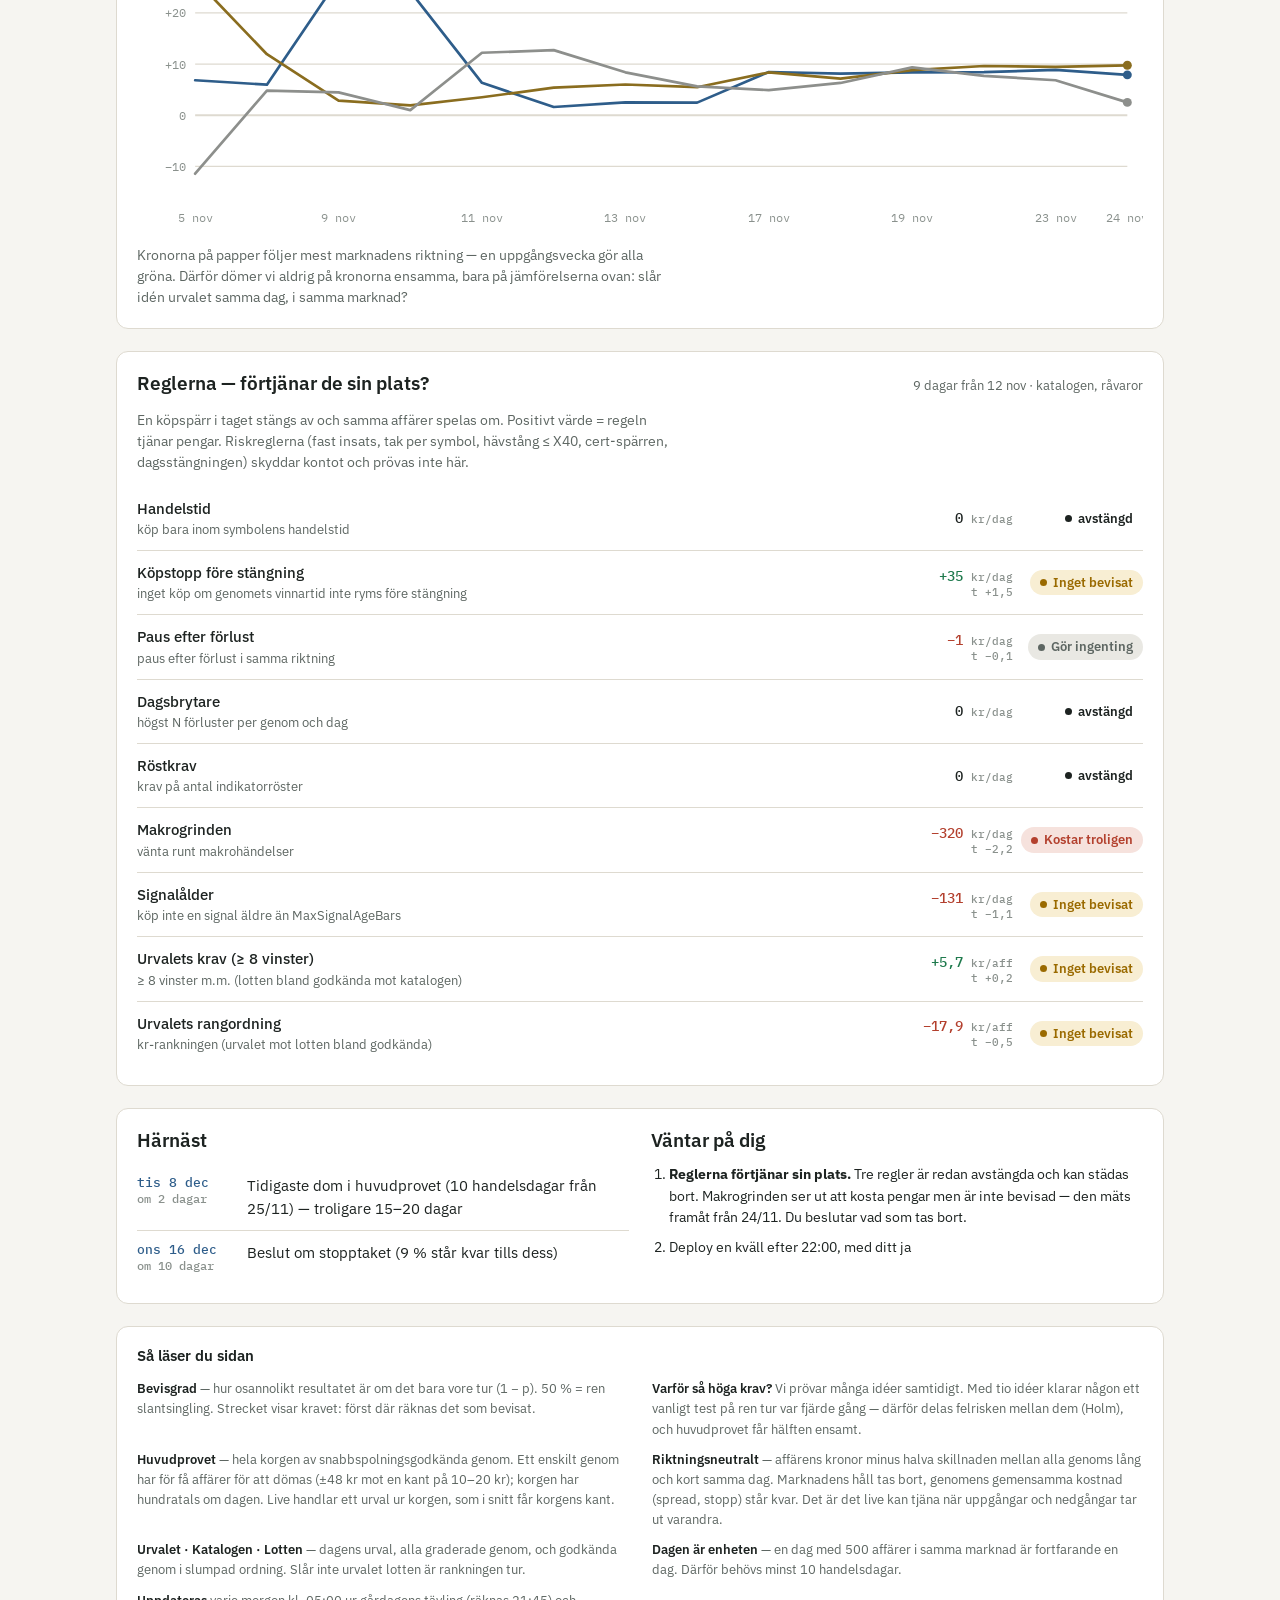
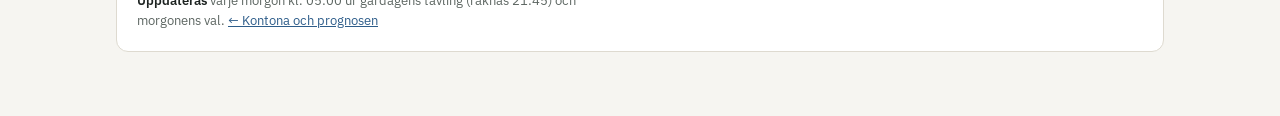
==== commit c796df90: "Vägen till lönsamhet: huvudprovet = korgen av snabbspolningsgodkända, riktningsneutralt; var finns k" ====
--- a/lonsamhet/index.html
+++ b/lonsamhet/index.html
@@ -83,15 +83,15 @@
 
 /* bevismätaren */
 .matare { display: grid; gap: 12px; }
-.mrad { display: grid; grid-template-columns: minmax(0, 200px) minmax(0, 1fr) 62px; gap: 6px 14px; align-items: center; }
+.mrad { display: grid; grid-template-columns: minmax(0, 200px) minmax(0, 1fr) 76px; gap: 6px 14px; align-items: center; }
 .mrad .vem { font-size: 14px; font-weight: 500; line-height: 1.3; }
 .mrad .vem small { display: block; color: var(--svag); font-weight: 400; font-size: 12px; }
 .bar { position: relative; height: 14px; border-radius: 7px; background: var(--yta2); }
 .bar > i { position: absolute; inset: 0 auto 0 0; border-radius: 7px; background: var(--svag); }
-.bar > i.nara { background: var(--gul); } .bar > i.ok { background: var(--gron); } .bar > i.neg { background: var(--linje); }
+.bar > i.nara { background: var(--gul); } .bar > i.rod { background: var(--rod); } .bar.kant > i { inset: 0 auto 0 auto; border-radius: 3px; } .bar > i.ok { background: var(--gron); } .bar > i.neg { background: var(--linje); }
 .bar > b { position: absolute; top: -4px; bottom: -4px; width: 2px; background: var(--text); border-radius: 1px; }
-.mrad .pct { font: 500 13px "IBM Plex Mono", monospace; text-align: right; }
-.skala { display: grid; grid-template-columns: minmax(0, 200px) minmax(0, 1fr) 62px; gap: 14px; font: 11px "IBM Plex Mono", monospace; color: var(--svag); }
+.mrad .pct { white-space: nowrap; font: 500 13px "IBM Plex Mono", monospace; text-align: right; }
+.skala { display: grid; grid-template-columns: minmax(0, 200px) minmax(0, 1fr) 76px; gap: 14px; font: 11px "IBM Plex Mono", monospace; color: var(--svag); }
 .skala div { display: flex; justify-content: space-between; }
 @media (max-width: 520px) { .mrad, .skala { grid-template-columns: minmax(0, 1fr) 54px; } .mrad .vem { grid-column: 1 / -1; } .skala > :first-child { display: none; } }
 
@@ -157,6 +157,8 @@
 
   <section class="kort" id="prov"></section>
 
+  <section class="kort" id="klass"></section>
+
   <section class="kort">
     <div class="kort-huvud">
       <h2>Kandidaterna</h2>
@@ -207,7 +209,8 @@
     <div class="ordlista">
       <p><b>Bevisgrad</b> — hur osannolikt resultatet är om det bara vore tur (1 − p). 50 % = ren slantsingling. Strecket visar kravet: först där räknas det som bevisat.</p>
       <p><b>Varför så höga krav?</b> Vi prövar många idéer samtidigt. Med tio idéer klarar någon ett vanligt test på ren tur var fjärde gång — därför delas felrisken mellan dem (Holm), och huvudprovet får hälften ensamt.</p>
-      <p><b>Huvudprovet</b> — väljer genom på gruppnivå (snabbspolningens dom × symbol). Ett enskilt genom har för få affärer för att dömas: ±48 kr osäkerhet mot en kant på 10–20 kr.</p>
+      <p><b>Huvudprovet</b> — hela korgen av snabbspolningsgodkända genom. Ett enskilt genom har för få affärer för att dömas (±48 kr mot en kant på 10–20 kr); korgen har hundratals om dagen. Live handlar ett urval ur korgen, som i snitt får korgens kant.</p>
+      <p><b>Riktningsneutralt</b> — affärens kronor minus halva skillnaden mellan alla genoms lång och kort samma dag. Marknadens håll tas bort, genomens gemensamma kostnad (spread, stopp) står kvar. Det är det live kan tjäna när uppgångar och nedgångar tar ut varandra.</p>
       <p><b>Urvalet · Katalogen · Lotten</b> — dagens urval, alla graderade genom, och godkända genom i slumpad ordning. Slår inte urvalet lotten är rankningen tur.</p>
       <p><b>Dagen är enheten</b> — en dag med 500 affärer i samma marknad är fortfarande en dag. Därför behövs minst 10 handelsdagar.</p>
       <p><b>Uppdateras</b> varje morgon kl. 05:00 ur gårdagens tävling (räknas 21:45) och morgonens val. <a href="../">← Kontona och prognosen</a></p>
@@ -236,13 +239,24 @@
     return `<div class="bar" role="img" aria-label="bevisgrad ${pct(p)}, krav ${pct(krav)}"><i class="${cls}" style="width:${(a * 100).toFixed(1)}%"></i><b style="left:calc(${(k * 100).toFixed(1)}% - 1px)"></b></div>`;
   }
 
+  function kanter(rader) {
+    if (!rader.length) return '<p class="svag">Ingen data.</p>';
+    const max = Math.max(20, ...rader.map((r) => Math.abs(r.kant)));
+    return rader.map((r) => {
+      const w = Math.abs(r.kant) / max * 50, neg = r.kant < 0;
+      return `<div class="mrad"><div class="vem">${esc(r.namn)}<small>${r.dagar} dagar · brus ${tal(r.brus, 0, false)} kr/dag · t ${tal(r.t, 1)}</small></div>
+        <div class="bar kant"><i class="${neg ? "rod" : r.kant > 1.6 ? "ok" : ""}" style="left:${neg ? 50 - w : 50}%;width:${w}%"></i><b style="left:calc(50% - 1px)"></b></div>
+        <span class="pct ${neg ? "neg" : r.kant > 1.6 ? "pos" : ""}">${tal(r.kant, 1)}</span></div>`;
+    }).join("") + `<div class="skala"><span></span><div><span>−${tal(max, 0, false)}</span><span>0</span><span>+${tal(max, 0, false)} kr/aff</span></div><span></span></div>`;
+  }
+
   fetch("data.json?t=" + Date.now()).then((r) => r.json()).then(rita).catch((e) => { $("stamp").textContent = "Kunde inte läsa data: " + e; });
 
   function rita(D) {
     $("stamp").innerHTML = `Uppdaterad ${datum(D.uppdaterad, true)} kl. ${D.uppdaterad.slice(11, 16)} · tävlingen t.o.m. ${datum(D.senasteDag, true)}`;
     if (D.fel && D.fel.length) { const f = $("fel"); f.hidden = false; f.className = "fel"; f.innerHTML = "<b>Delar som inte kunde räknas i morse</b> (gårdagens siffror visas): " + D.fel.map(esc).join(" · "); }
     const K = Object.fromEntries((D.kandidater || []).map((k) => [k.id, k]));
-    const B = K.bayes || {}; const G = D.grindar || [];
+    const B = (D.kandidater || []).find((k) => k.primar) || {}; const G = D.grindar || [];
     const klara = G.filter((g) => g.status === "klar").length;
 
     // ── domen
@@ -254,7 +268,7 @@
         <span class="dov">${klara} av 4 grindar klara</span>
       </div>
       <p class="lead">${(D.vinnare || []).length ? "Ett urval har bevisat sin kant: " + D.vinnare.map((v) => esc((K[v] || {}).namn || v)).join(", ") + "."
-        : `Ingen idé har ännu bevisat att den slår tur. Huvudprovet har samlat <b>${B.dagarMedAff ?? 0} av ${B.dagarKrav ?? 10}</b> handelsdagar — tidigaste dom <b>${datum(B.tidigast, true)}</b>. Det som avgör nu är tid och data, inte mer bygge.`}</p>
+        : `Ingen idé har ännu bevisat att den slår tur. Huvudprovet har samlat <b>${B.dagarMedAff ?? 0} av ${B.dagarKrav ?? 10}</b> handelsdagar — tidigaste dom <b>${datum(B.tidigast, true)}</b>, troligare runt jul. Det som avgör nu är tid och data, inte mer bygge.`}</p>
       <div class="grindar">${G.map((g) => `
         <div class="grind s-${g.status}">
           <span class="nr">GRIND ${g.nr}</span>
@@ -275,32 +289,42 @@
     const tomma = (B.perDag || []).filter((x) => x.E == null).length;
     $("prov").innerHTML = `
       <div class="kort-huvud"><h2>Huvudprovet</h2><span class="chip c-${B.vinnare ? "klar" : "pagar"}">${B.vinnare ? "Bevisat" : "Samlar data"}</span></div>
-      <p class="lead">${esc(B.beskr || "")} Det ska slå urvalet i drift med minst 97,5 % bevisgrad över minst 10 handelsdagar med affärer.</p>
+      <p class="lead">${esc(B.beskr || "")} Kravet: mer än kostnaden (${tal(1.6, 1, false)} kr/affär) med minst 97,5 % bevisgrad över minst 10 handelsdagar, räknat från ${datum(B.fran)}.</p>
       <div class="prov">
         <div style="display:grid;gap:14px;align-content:start">
           <div class="storttal">${B.dagarMedAff ?? 0}<small> av ${B.dagarKrav ?? 10} handelsdagar</small></div>
           <div class="dagar">${rutor}</div>
           <div class="fakta">
             <div><span class="dov">Tidigaste dom</span><span class="tal">${datum(B.tidigast, true)}</span></div>
-            <div><span class="dov">Mot urvalet hittills</span><span class="tal ${B.delta > 0 ? "pos" : B.delta < 0 ? "neg" : ""}">${B.delta == null ? "inga dagar än" : tal(B.delta, 1) + " kr/aff"}</span></div>
+            <div><span class="dov">Riktningsneutralt hittills</span><span class="tal ${B.delta > 1.6 ? "pos" : B.delta != null && B.delta < 0 ? "neg" : ""}">${B.delta == null ? "inga dagar än" : tal(B.delta, 1) + " kr/aff"}</span></div>
             <div><span class="dov">Bevisgrad (krav 97,5 %)</span><span class="tal">${pct(B.p)}</span></div>
-            <div><span class="dov">Väljer i dag</span><span class="tal">${bi.valda == null ? "—" : bi.valda === 0 ? "inget" : bi.valda + " genom"}</span></div>
+            <div><span class="dov">Affärer hittills</span><span class="tal">${(B.aff ?? 0).toLocaleString("sv-SE")}</span></div>
             ${tomma ? `<div><span class="dov">Dagar utan val (räknas inte)</span><span class="tal">${tomma}</span></div>` : ""}
           </div>
         </div>
         <div class="matare">
-          <div style="display:grid;gap:4px"><h3>Hur nära bevis är grupperna?</h3>
-            <p class="dov" style="font-size:13px">Huvudprovet handlar bara en grupp som tjänar mer än kostnaden (${tal(bi.kostnad, 1, false)} kr/affär) — bevisat. ${bi.valda ? "" : "I dag klarar ingen grupp kravet, så det väljer inget: hellre inget än tur."}</p></div>
-          ${kl.slice(0, 7).map((x) => `
+          <div style="display:grid;gap:4px"><h3>Var finns kanten?</h3>
+            <p class="dov" style="font-size:13px">Kronor per affär när marknadens riktning räknats bort (halva skillnaden mellan lång och kort samma dag), 12–24 nov. Det här är redan sett och räknas inte i provet — det visar varför korgen prövas.</p></div>
+          ${kanter(D.utforskning || [])}
+        </div>
+      </div>`;
+
+
+    // ── klassvalet i dag
+    $("klass").innerHTML = `
+      <div class="kort-huvud"><h2>Klassvalet i dag</h2><span class="dov" style="font-size:13px">${bi.valda ? bi.valda + " genom valda" : "inget valt"} · en kandidat bland de andra</span></div>
+      <p class="lead" style="font-size:13.5px">Grupperna är snabbspolningens dom × symbol, riktningsneutralt. Klassvalet handlar grupper över 75 % bevisgrad på papper — beviset måste sedan komma framåt. Strecket visar vad som krävs för att en grupp ska räknas som bevisad redan nu (Benjamini–Hochberg 5 %).</p>
+      <div class="matare">
+          ${kl.slice(0, 9).map((x) => `
             <div class="mrad">
-              <div class="vem">${SYM[x.sym] || esc(x.sym)} · ${x.dom === "PASS" ? "godkända" : x.dom === "FAIL" ? "underkända" : "utan dom"}<small>${tal(x.kant, 1)} kr/aff över marknaden · ${x.dagar} d</small></div>
+              <div class="vem">${SYM[x.sym] || esc(x.sym)} · ${x.dom === "PASS" ? "godkända" : x.dom === "FAIL" ? "underkända" : "utan dom"}<small>${tal(x.kant, 1)} kr/aff riktningsneutralt · ${x.dagar} d</small></div>
               ${matare(x.p, x.krav)}
               <span class="pct ${x.p != null && x.p >= 0.5 ? "svag" : ""}">${x.p != null && x.p >= 0.5 ? "fel håll" : pct(x.p)}</span>
             </div>`).join("")}
           <div class="skala"><span></span><div><span>50 % tur</span><span>75 %</span><span>100 %</span></div><span></span></div>
-          <p class="svag" style="font-size:12px">Strecket = gruppens krav (Benjamini–Hochberg 5 %, strängast för den bästa). Gult = över 90 % men inte där än. Grönt = bevisat.</p>
+          <p class="svag" style="font-size:12px">Strecket = gruppens krav (Benjamini–Hochberg 5 %, strängast för den bästa). Gult = över 90 % men inte där än. Grönt = bevisat. Klassvalet handlar allt över 75 %.</p>
         </div>
-      </div>`;
+`;
 
     // ── kandidaterna
     const kort = (k) => {
@@ -308,7 +332,7 @@
       const st = k.vinnare ? ["klar", "Bevisad"] : avg ? ["start", "Avgjord — inte bevisad"] : ["pagar", `${k.dagarMedAff} av ${k.dagarKrav} dagar`];
       return `<div class="kand ${k.primar ? "primar" : ""}">
         <div><div class="namn">${esc(k.namn)}${k.primar ? ' <span class="svag" style="font-weight:400">· huvudprov</span>' : ""}</div><div class="beskr">${esc(k.beskr)} <span class="svag">Från ${datum(k.fran)}.</span></div></div>
-        <div class="delta ${k.delta > 0 ? "pos" : k.delta < 0 ? "neg" : ""}">${k.delta == null ? "—" : tal(k.delta, 1)}<small>kr/aff mot ${k.motNamn}</small></div>
+        <div class="delta ${k.delta > (k.neutral ? 1.6 : 0) ? "pos" : k.delta < 0 ? "neg" : ""}">${k.delta == null ? "—" : tal(k.delta, 1)}<small>${k.neutral ? "kr/aff riktningsneutralt (krav > " + k.motNamn.replace("kostnaden ", "") + ")" : "kr/aff mot " + k.motNamn}</small></div>
         <div style="display:grid;gap:5px">${matare(k.p, k.krav)}<span class="svag" style="font-size:12px">bevisgrad <span class="mono">${pct(k.p)}</span> · krav <span class="mono">${pct(k.krav)}</span></span></div>
         <span class="chip c-${st[0]}">${st[1]}</span>
       </div>`;
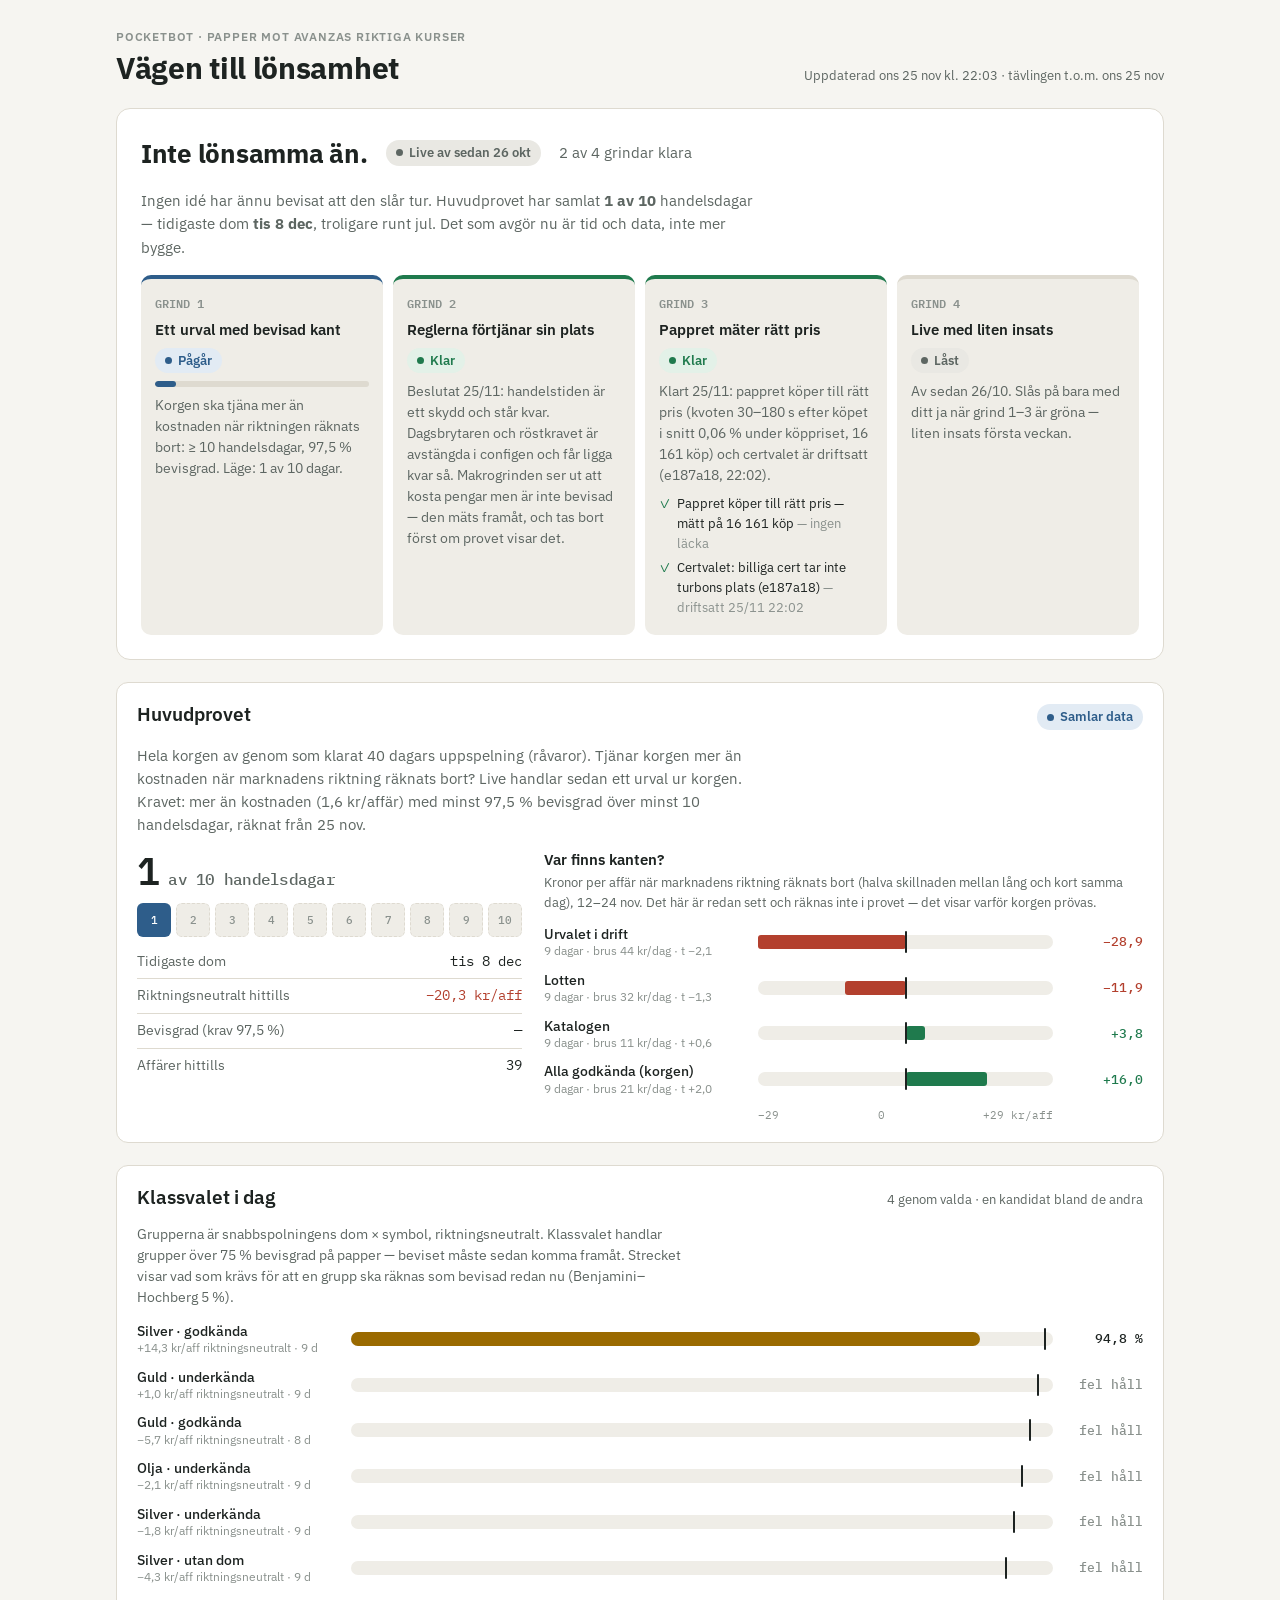
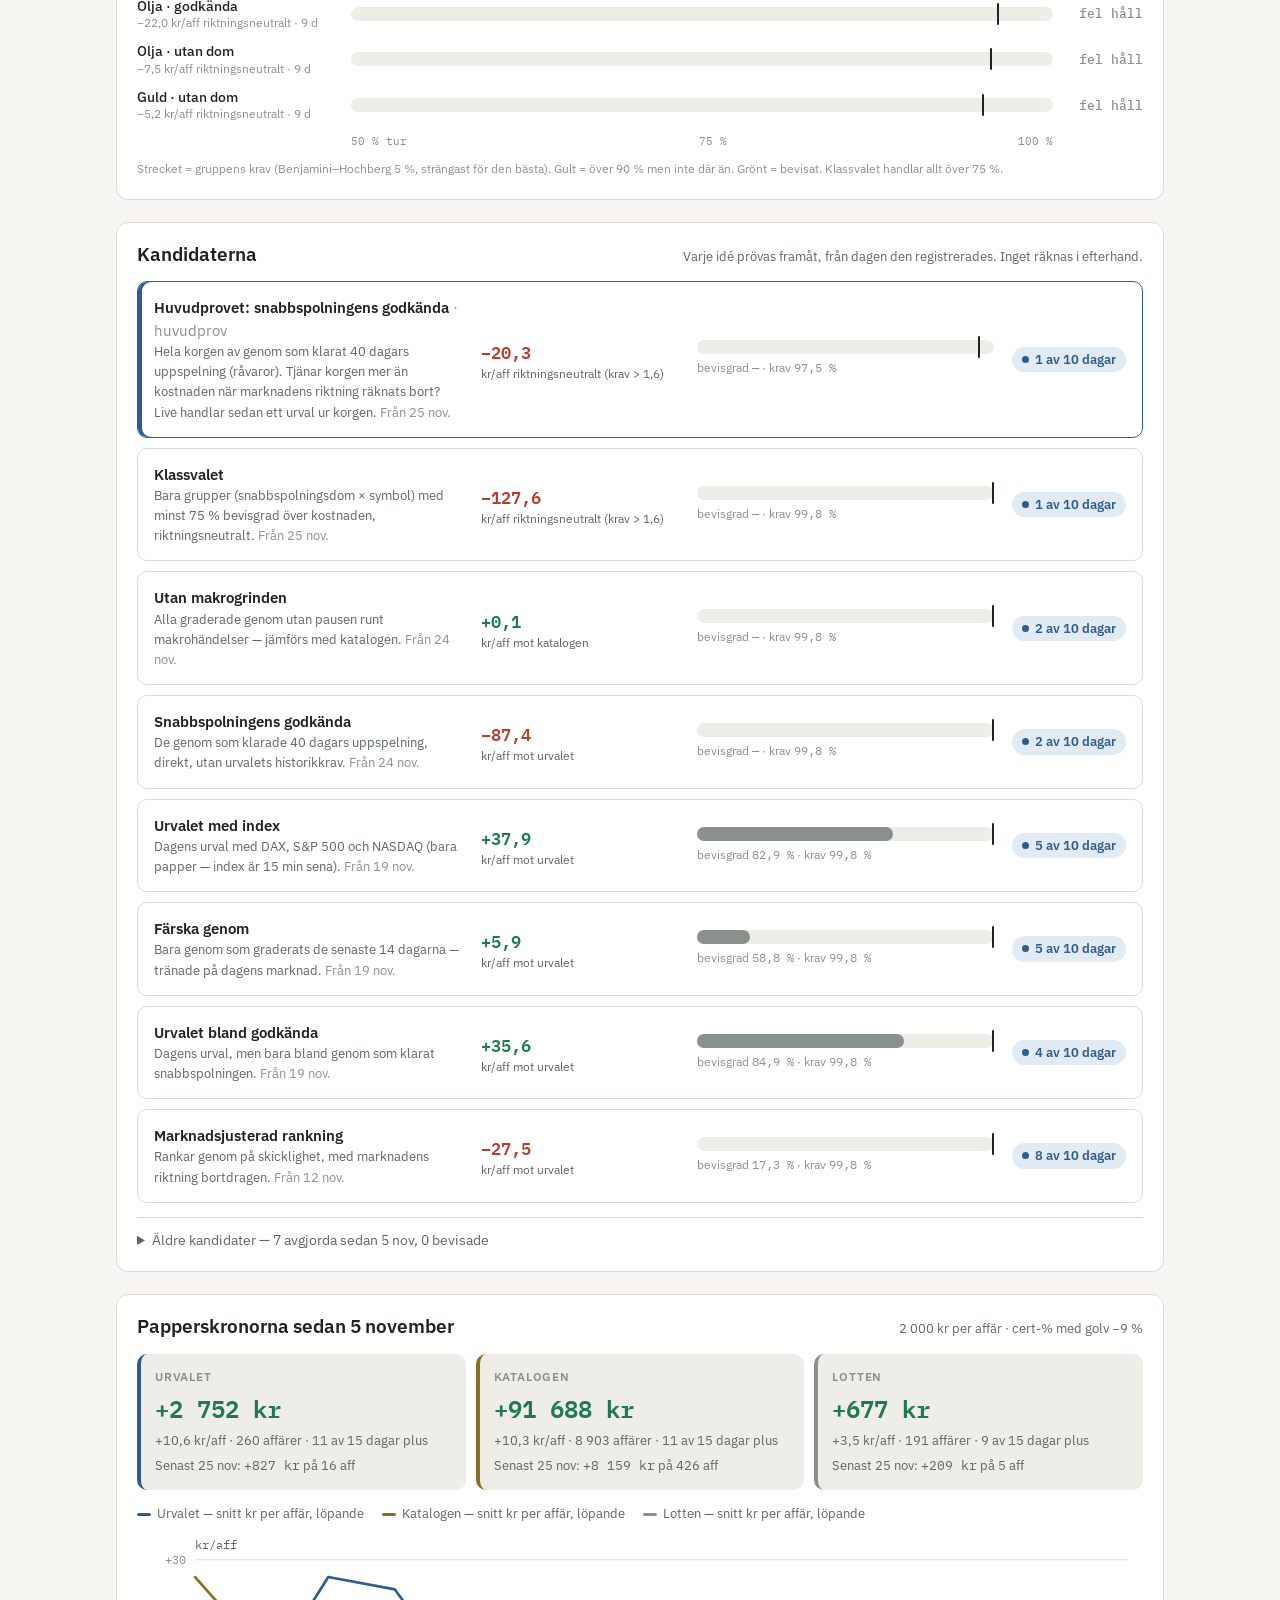
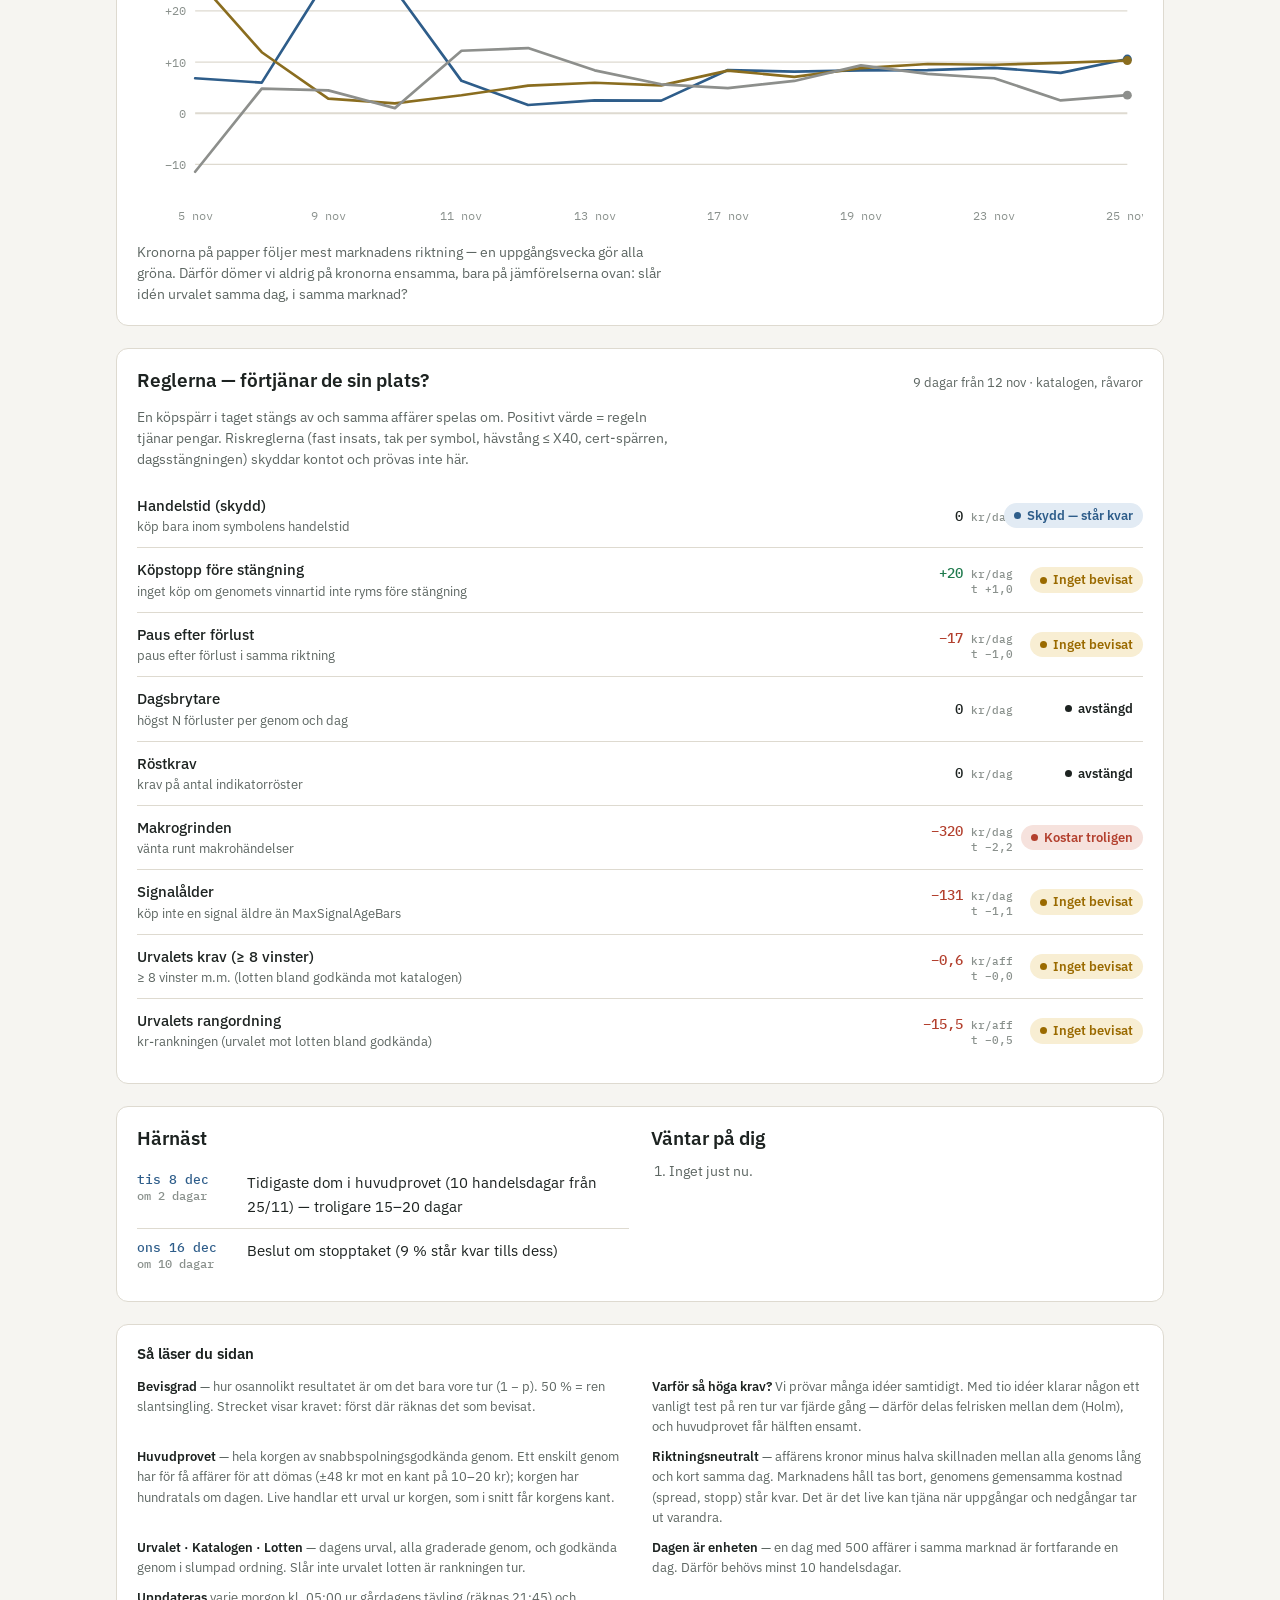
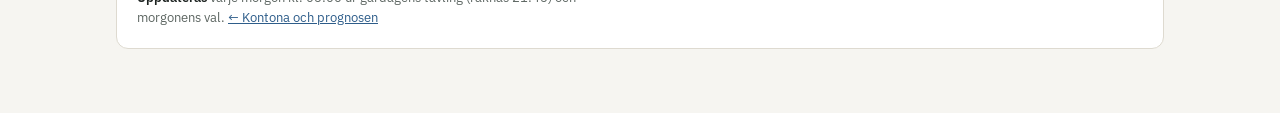
==== commit 17eba468: "Vägen till lönsamhet: grind 2 och 3 klara (regler beslutade, certvalet driftsatt, köppriset mätt)" ====
--- a/lonsamhet/index.html
+++ b/lonsamhet/index.html
@@ -52,7 +52,7 @@
 .c-klar { color: var(--gron); background: var(--gron-bg); } .c-pagar { color: var(--bla); background: var(--bla-bg); }
 .c-dig { color: var(--gul); background: var(--gul-bg); } .c-last, .c-start { color: var(--dov); background: var(--gra-bg); }
 .c-kostar { color: var(--rod); background: var(--rod-bg); } .c-tjanar { color: var(--gron); background: var(--gron-bg); }
-.c-obevisad { color: var(--gul); background: var(--gul-bg); } .c-avstangd, .c-goringet { color: var(--dov); background: var(--gra-bg); }
+.c-obevisad { color: var(--gul); background: var(--gul-bg); } .c-skydd { color: var(--bla); background: var(--bla-bg); } .c-avstangd, .c-goringet { color: var(--dov); background: var(--gra-bg); }
 
 /* grindarna */
 .grindar { display: grid; grid-template-columns: repeat(4, minmax(0, 1fr)); gap: 10px; counter-reset: g; }
@@ -354,7 +354,7 @@
     graf(ord.filter(([v]) => R[v]).map(([v, c]) => ({ c, p: R[v].serie.reduce((acc, x) => { const s = acc.s + x.kr, n = acc.n + x.n; acc.pts.push([x.d, n ? s / n : null]); acc.s = s; acc.n = n; return acc; }, { s: 0, n: 0, pts: [] }).pts })));
 
     // ── reglerna
-    const RG = D.regler || {}; const DOMTXT = { kostar: "Kostar troligen", tjanar: "Tjänar", obevisad: "Inget bevisat", avstangd: "Avstängd", "gör inget": "Gör ingenting" };
+    const RG = D.regler || {}; const DOMTXT = { kostar: "Kostar troligen", tjanar: "Tjänar", obevisad: "Inget bevisat", avstangd: "Avstängd", "gör inget": "Gör ingenting", skydd: "Skydd — står kvar" };
     $("regel-om").textContent = RG.fran ? `${RG.dagar} dagar från ${datum(RG.fran)} · katalogen, råvaror` : "";
     $("regler").innerHTML = (RG.lista || []).map((r) => { const d = r.dom === "gör inget" ? "goringet" : r.dom;
       return `<div class="regel"><div><div class="namn">${esc(r.namn)}</div><div class="beskr">${esc(r.beskr || "")}</div></div>
